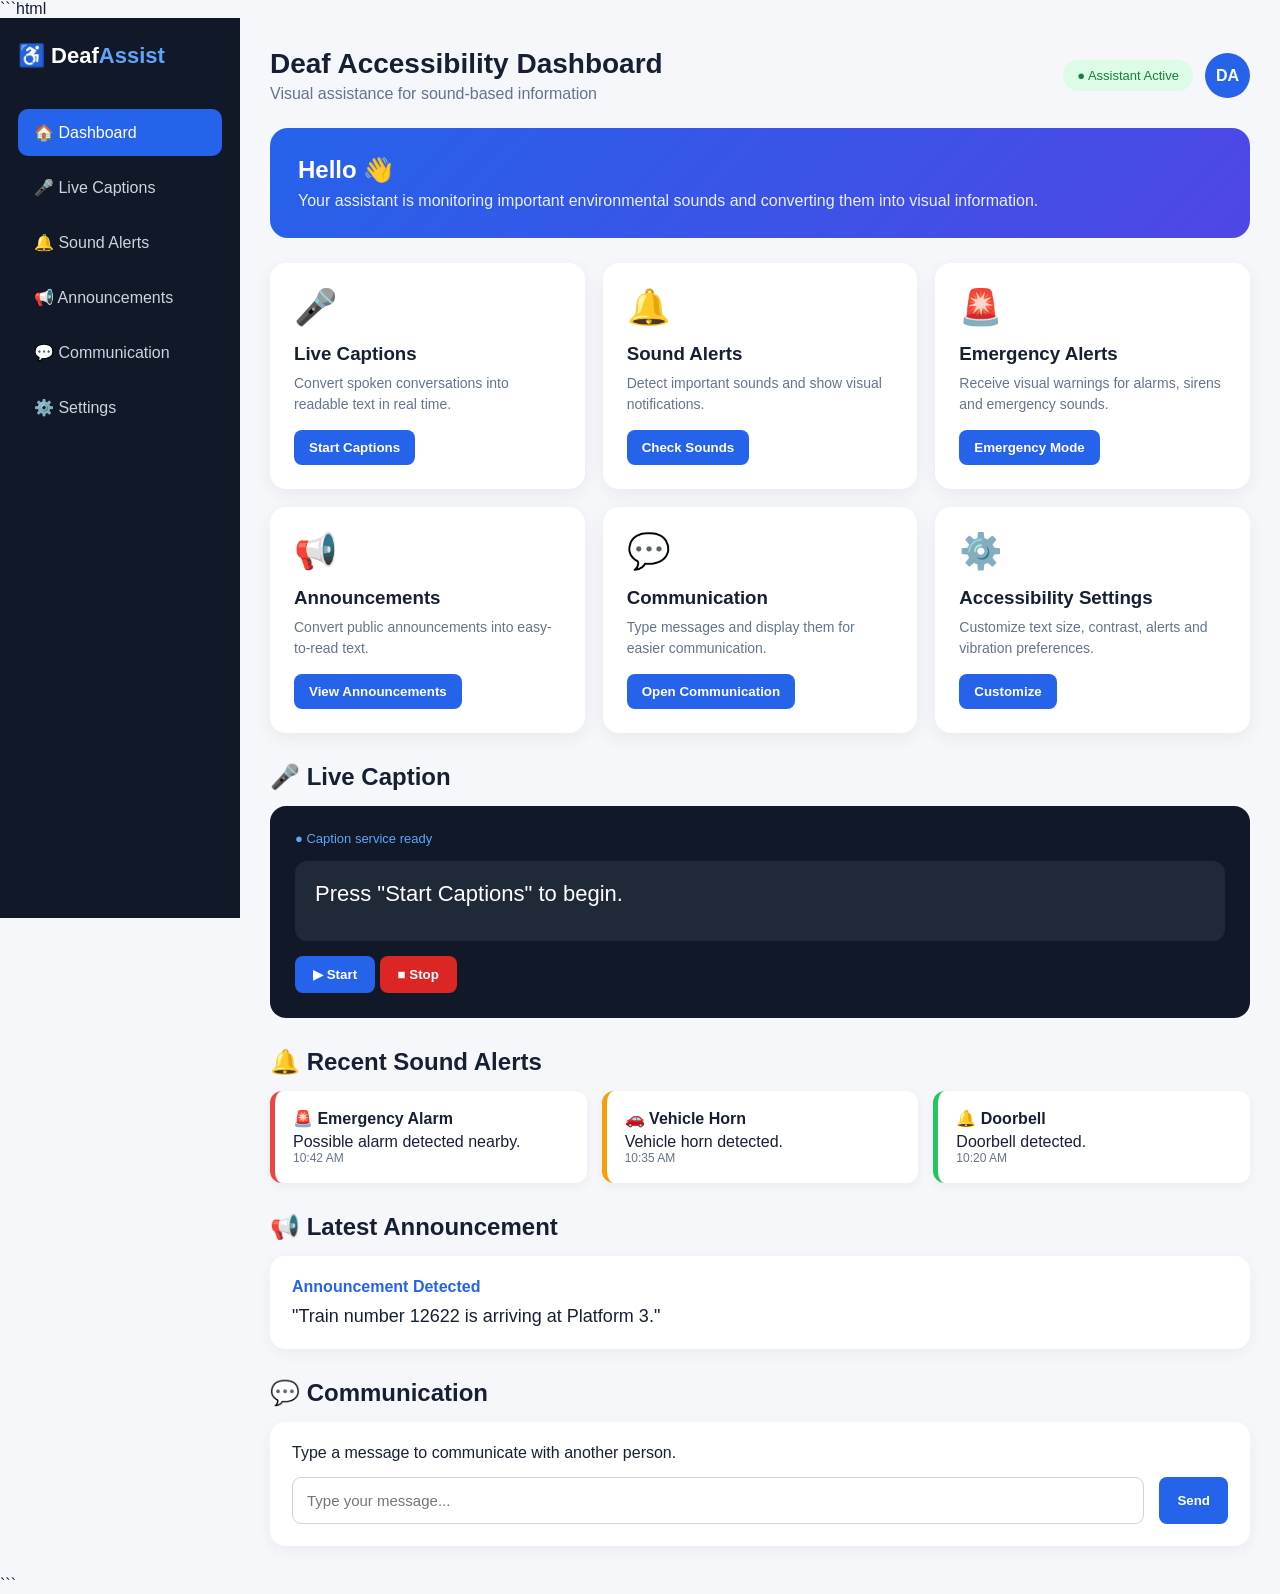
==== frontend/pages/dashboard.html @ 66858459 "Updated dashboard.html" ====
```html
<!DOCTYPE html>
<html lang="en">
<head>
<meta charset="UTF-8">
<meta name="viewport" content="width=device-width, initial-scale=1.0">

<title>DeafAssist Dashboard</title>

<style>
* {
    margin: 0;
    padding: 0;
    box-sizing: border-box;
    font-family: "Segoe UI", Arial, sans-serif;
}

body {
    background: #f5f7fb;
    color: #172033;
}

/* ---------- SIDEBAR ---------- */

.sidebar {
    position: fixed;
    width: 240px;
    height: 100vh;
    background: #111827;
    color: white;
    padding: 25px 18px;
}

.logo {
    font-size: 22px;
    font-weight: 700;
    margin-bottom: 40px;
}

.logo span {
    color: #60a5fa;
}

.menu {
    list-style: none;
}

.menu li {
    padding: 14px 16px;
    margin-bottom: 8px;
    border-radius: 10px;
    cursor: pointer;
    color: #cbd5e1;
}

.menu li:hover,
.menu li.active {
    background: #2563eb;
    color: white;
}

/* ---------- MAIN ---------- */

.main {
    margin-left: 240px;
    padding: 30px;
}

/* ---------- HEADER ---------- */

.header {
    display: flex;
    justify-content: space-between;
    align-items: center;
    margin-bottom: 25px;
}

.header h1 {
    font-size: 28px;
}

.header p {
    color: #64748b;
    margin-top: 5px;
}

.profile {
    display: flex;
    align-items: center;
    gap: 12px;
}

.avatar {
    width: 45px;
    height: 45px;
    border-radius: 50%;
    background: #2563eb;
    color: white;
    display: flex;
    align-items: center;
    justify-content: center;
    font-weight: bold;
}

/* ---------- STATUS ---------- */

.status {
    background: #dcfce7;
    color: #15803d;
    padding: 8px 14px;
    border-radius: 20px;
    font-size: 13px;
}

/* ---------- HERO ---------- */

.hero {
    background: linear-gradient(135deg, #2563eb, #4f46e5);
    color: white;
    padding: 28px;
    border-radius: 18px;
    margin-bottom: 25px;
}

.hero h2 {
    font-size: 24px;
    margin-bottom: 8px;
}

.hero p {
    opacity: 0.9;
}

/* ---------- CARDS ---------- */

.grid {
    display: grid;
    grid-template-columns: repeat(3, 1fr);
    gap: 18px;
}

.card {
    background: white;
    border-radius: 16px;
    padding: 22px;
    box-shadow: 0 5px 18px rgba(0,0,0,0.06);
    cursor: pointer;
    transition: 0.2s;
    border: 2px solid transparent;
}

.card:hover {
    transform: translateY(-4px);
    border-color: #2563eb;
}

.card-icon {
    font-size: 35px;
    margin-bottom: 15px;
}

.card h3 {
    margin-bottom: 8px;
}

.card p {
    color: #64748b;
    font-size: 14px;
    line-height: 1.5;
}

.card-button {
    margin-top: 15px;
    background: #2563eb;
    color: white;
    border: none;
    padding: 10px 15px;
    border-radius: 8px;
    cursor: pointer;
}

/* ---------- LIVE CAPTIONS ---------- */

.section {
    margin-top: 30px;
}

.section-title {
    margin-bottom: 15px;
}

.caption-box {
    background: #111827;
    color: white;
    border-radius: 16px;
    padding: 25px;
}

.caption-status {
    color: #60a5fa;
    font-size: 13px;
    margin-bottom: 15px;
}

.caption-text {
    background: #1f2937;
    padding: 20px;
    border-radius: 12px;
    font-size: 22px;
    min-height: 80px;
}

.caption-controls {
    margin-top: 15px;
}

button {
    border: none;
    padding: 11px 18px;
    border-radius: 8px;
    cursor: pointer;
    font-weight: 600;
}

.start {
    background: #2563eb;
    color: white;
}

.stop {
    background: #dc2626;
    color: white;
}

/* ---------- SOUND ALERTS ---------- */

.alert-list {
    display: grid;
    grid-template-columns: repeat(3, 1fr);
    gap: 15px;
}

.alert {
    background: white;
    padding: 18px;
    border-radius: 12px;
    border-left: 5px solid #f59e0b;
    box-shadow: 0 3px 12px rgba(0,0,0,0.05);
}

.alert.emergency {
    border-left-color: #ef4444;
}

.alert.safe {
    border-left-color: #22c55e;
}

.alert-title {
    font-weight: 700;
    margin-bottom: 5px;
}

.alert-time {
    font-size: 12px;
    color: #64748b;
}

/* ---------- ANNOUNCEMENT ---------- */

.announcement {
    background: white;
    padding: 22px;
    border-radius: 15px;
    box-shadow: 0 4px 15px rgba(0,0,0,0.05);
}

.announcement strong {
    color: #2563eb;
}

.announcement-text {
    margin-top: 10px;
    font-size: 18px;
}

/* ---------- COMMUNICATION ---------- */

.communication {
    display: flex;
    gap: 15px;
    margin-top: 15px;
}

.communication input {
    flex: 1;
    padding: 14px;
    border: 1px solid #cbd5e1;
    border-radius: 9px;
    font-size: 15px;
}

.send {
    background: #2563eb;
    color: white;
}

/* ---------- MODAL ---------- */

.modal {
    display: none;
    position: fixed;
    inset: 0;
    background: rgba(0,0,0,0.6);
    align-items: center;
    justify-content: center;
    z-index: 100;
}

.modal-box {
    background: white;
    width: 90%;
    max-width: 500px;
    padding: 28px;
    border-radius: 18px;
}

.close {
    float: right;
    font-size: 25px;
    cursor: pointer;
}

/* ---------- RESPONSIVE ---------- */

@media(max-width: 900px) {

    .sidebar {
        width: 70px;
    }

    .logo {
        font-size: 25px;
    }

    .logo span {
        display: none;
    }

    .menu li {
        font-size: 0;
        text-align: center;
    }

    .menu li:first-letter {
        font-size: 20px;
    }

    .main {
        margin-left: 70px;
    }

    .grid {
        grid-template-columns: repeat(2, 1fr);
    }

    .alert-list {
        grid-template-columns: 1fr;
    }
}

@media(max-width: 600px) {

    .main {
        padding: 15px;
    }

    .grid {
        grid-template-columns: 1fr;
    }

    .header h1 {
        font-size: 21px;
    }

    .profile .status {
        display: none;
    }

    .communication {
        flex-direction: column;
    }
}
</style>
</head>


<body>

<!-- SIDEBAR -->

<aside class="sidebar">

    <div class="logo">
        ♿ Deaf<span>Assist</span>
    </div>

    <ul class="menu">

        <li class="active" onclick="scrollToSection('dashboard')">
            🏠 Dashboard
        </li>

        <li onclick="scrollToSection('captions')">
            🎤 Live Captions
        </li>

        <li onclick="scrollToSection('alerts')">
            🔔 Sound Alerts
        </li>

        <li onclick="scrollToSection('announcements')">
            📢 Announcements
        </li>

        <li onclick="scrollToSection('communication')">
            💬 Communication
        </li>

        <li onclick="openSettings()">
            ⚙️ Settings
        </li>

    </ul>

</aside>


<!-- MAIN -->

<main class="main" id="dashboard">

    <!-- HEADER -->

    <header class="header">

        <div>
            <h1>Deaf Accessibility Dashboard</h1>
            <p>Visual assistance for sound-based information</p>
        </div>

        <div class="profile">

            <div class="status">
                ● Assistant Active
            </div>

            <div class="avatar">
                DA
            </div>

        </div>

    </header>


    <!-- HERO -->

    <section class="hero">

        <h2>Hello 👋</h2>

        <p>
            Your assistant is monitoring important environmental
            sounds and converting them into visual information.
        </p>

    </section>


    <!-- MAIN FEATURES -->

    <section class="grid">

        <!-- CAPTIONS -->

        <div class="card" onclick="startCaptions()">

            <div class="card-icon">🎤</div>

            <h3>Live Captions</h3>

            <p>
                Convert spoken conversations into readable
                text in real time.
            </p>

            <button class="card-button">
                Start Captions
            </button>

        </div>


        <!-- SOUND ALERT -->

        <div class="card" onclick="detectSound()">

            <div class="card-icon">🔔</div>

            <h3>Sound Alerts</h3>

            <p>
                Detect important sounds and show visual
                notifications.
            </p>

            <button class="card-button">
                Check Sounds
            </button>

        </div>


        <!-- EMERGENCY -->

        <div class="card" onclick="emergencyAlert()">

            <div class="card-icon">🚨</div>

            <h3>Emergency Alerts</h3>

            <p>
                Receive visual warnings for alarms,
                sirens and emergency sounds.
            </p>

            <button class="card-button">
                Emergency Mode
            </button>

        </div>


        <!-- ANNOUNCEMENT -->

        <div class="card" onclick="announcement()">

            <div class="card-icon">📢</div>

            <h3>Announcements</h3>

            <p>
                Convert public announcements into
                easy-to-read text.
            </p>

            <button class="card-button">
                View Announcements
            </button>

        </div>


        <!-- COMMUNICATION -->

        <div class="card" onclick="scrollToSection('communication')">

            <div class="card-icon">💬</div>

            <h3>Communication</h3>

            <p>
                Type messages and display them for
                easier communication.
            </p>

            <button class="card-button">
                Open Communication
            </button>

        </div>


        <!-- SETTINGS -->

        <div class="card" onclick="openSettings()">

            <div class="card-icon">⚙️</div>

            <h3>Accessibility Settings</h3>

            <p>
                Customize text size, contrast, alerts
                and vibration preferences.
            </p>

            <button class="card-button">
                Customize
            </button>

        </div>

    </section>


    <!-- LIVE CAPTIONS -->

    <section class="section" id="captions">

        <h2 class="section-title">
            🎤 Live Caption
        </h2>

        <div class="caption-box">

            <div class="caption-status" id="captionStatus">
                ● Caption service ready
            </div>

            <div class="caption-text" id="captionText">

                Press "Start Captions" to begin.

            </div>

            <div class="caption-controls">

                <button class="start" onclick="startCaptions()">
                    ▶ Start
                </button>

                <button class="stop" onclick="stopCaptions()">
                    ■ Stop
                </button>

            </div>

        </div>

    </section>


    <!-- SOUND ALERTS -->

    <section class="section" id="alerts">

        <h2 class="section-title">
            🔔 Recent Sound Alerts
        </h2>

        <div class="alert-list">

            <div class="alert emergency">

                <div class="alert-title">
                    🚨 Emergency Alarm
                </div>

                <div>
                    Possible alarm detected nearby.
                </div>

                <div class="alert-time">
                    10:42 AM
                </div>

            </div>


            <div class="alert">

                <div class="alert-title">
                    🚗 Vehicle Horn
                </div>

                <div>
                    Vehicle horn detected.
                </div>

                <div class="alert-time">
                    10:35 AM
                </div>

            </div>


            <div class="alert safe">

                <div class="alert-title">
                    🔔 Doorbell
                </div>

                <div>
                    Doorbell detected.
                </div>

                <div class="alert-time">
                    10:20 AM
                </div>

            </div>

        </div>

    </section>


    <!-- ANNOUNCEMENTS -->

    <section class="section" id="announcements">

        <h2 class="section-title">
            📢 Latest Announcement
        </h2>

        <div class="announcement">

            <strong>
                Announcement Detected
            </strong>

            <div class="announcement-text">

                "Train number 12622 is arriving
                at Platform 3."

            </div>

        </div>

    </section>


    <!-- COMMUNICATION -->

    <section class="section" id="communication">

        <h2 class="section-title">
            💬 Communication
        </h2>

        <div class="announcement">

            <p>
                Type a message to communicate with another person.
            </p>

            <div class="communication">

                <input
                    type="text"
                    id="message"
                    placeholder="Type your message..."
                >

                <button
                    class="send"
                    onclick="sendMessage()">
                    Send
                </button>

            </div>

        </div>

    </section>

</main>


<!-- SETTINGS MODAL -->

<div class="modal" id="settingsModal">

    <div class="modal-box">

        <span class="close" onclick="closeSettings()">
            ×
        </span>

        <h2>⚙️ Accessibility Settings</h2>

        <br>

        <label>
            <input type="checkbox" checked>
            Large Text
        </label>

        <br><br>

        <label>
            <input type="checkbox">
            High Contrast
        </label>

        <br><br>

        <label>
            <input type="checkbox" checked>
            Vibration Alerts
        </label>

        <br><br>

        <label>
            <input type="checkbox" checked>
            Emergency Sound Detection
        </label>

        <br><br>

        <button class="start" onclick="closeSettings()">
            Save Settings
        </button>

    </div>

</div>


<script>

/* ---------- LIVE CAPTIONS ---------- */

let captionTimer;

function startCaptions() {

    const text = document.getElementById("captionText");
    const status = document.getElementById("captionStatus");

    status.innerHTML = "🔵 Listening for speech...";

    text.innerHTML =
        "“Hello, how can I help you today?”";

    clearTimeout(captionTimer);

    captionTimer = setTimeout(function() {

        text.innerHTML =
            "“Your appointment is scheduled for 3:00 PM.”";

    }, 3000);

}


function stopCaptions() {

    clearTimeout(captionTimer);

    document.getElementById("captionStatus").innerHTML =
        "● Caption service stopped";

    document.getElementById("captionText").innerHTML =
        "Press Start to begin captions.";

}


/* ---------- SOUND DETECTION ---------- */

function detectSound() {

    alert(
        "🔔 SOUND DETECTED\n\n" +
        "Possible vehicle horn detected nearby."
    );

}


/* ---------- EMERGENCY ---------- */

function emergencyAlert() {

    alert(
        "🚨 EMERGENCY ALERT\n\n" +
        "Possible emergency alarm detected.\n\n" +
        "Please check your surroundings and seek appropriate assistance."
    );

}


/* ---------- ANNOUNCEMENT ---------- */

function announcement() {

    alert(
        "📢 ANNOUNCEMENT\n\n" +
        "Train number 12622 is arriving at Platform 3."
    );

}


/* ---------- COMMUNICATION ---------- */

function sendMessage() {

    const input =
        document.getElementById("message");

    if (input.value.trim() === "") {

        alert("Please type a message.");

        return;

    }

    alert(
        "💬 Message\n\n" +
        input.value
    );

    input.value = "";

}


/* ---------- SETTINGS ---------- */

function openSettings() {

    document.getElementById(
        "settingsModal"
    ).style.display = "flex";

}


function closeSettings() {

    document.getElementById(
        "settingsModal"
    ).style.display = "none";

}


/* ---------- NAVIGATION ---------- */

function scrollToSection(id) {

    document.getElementById(id).scrollIntoView({
        behavior: "smooth"
    });

}

</script>

</body>
</html>
```
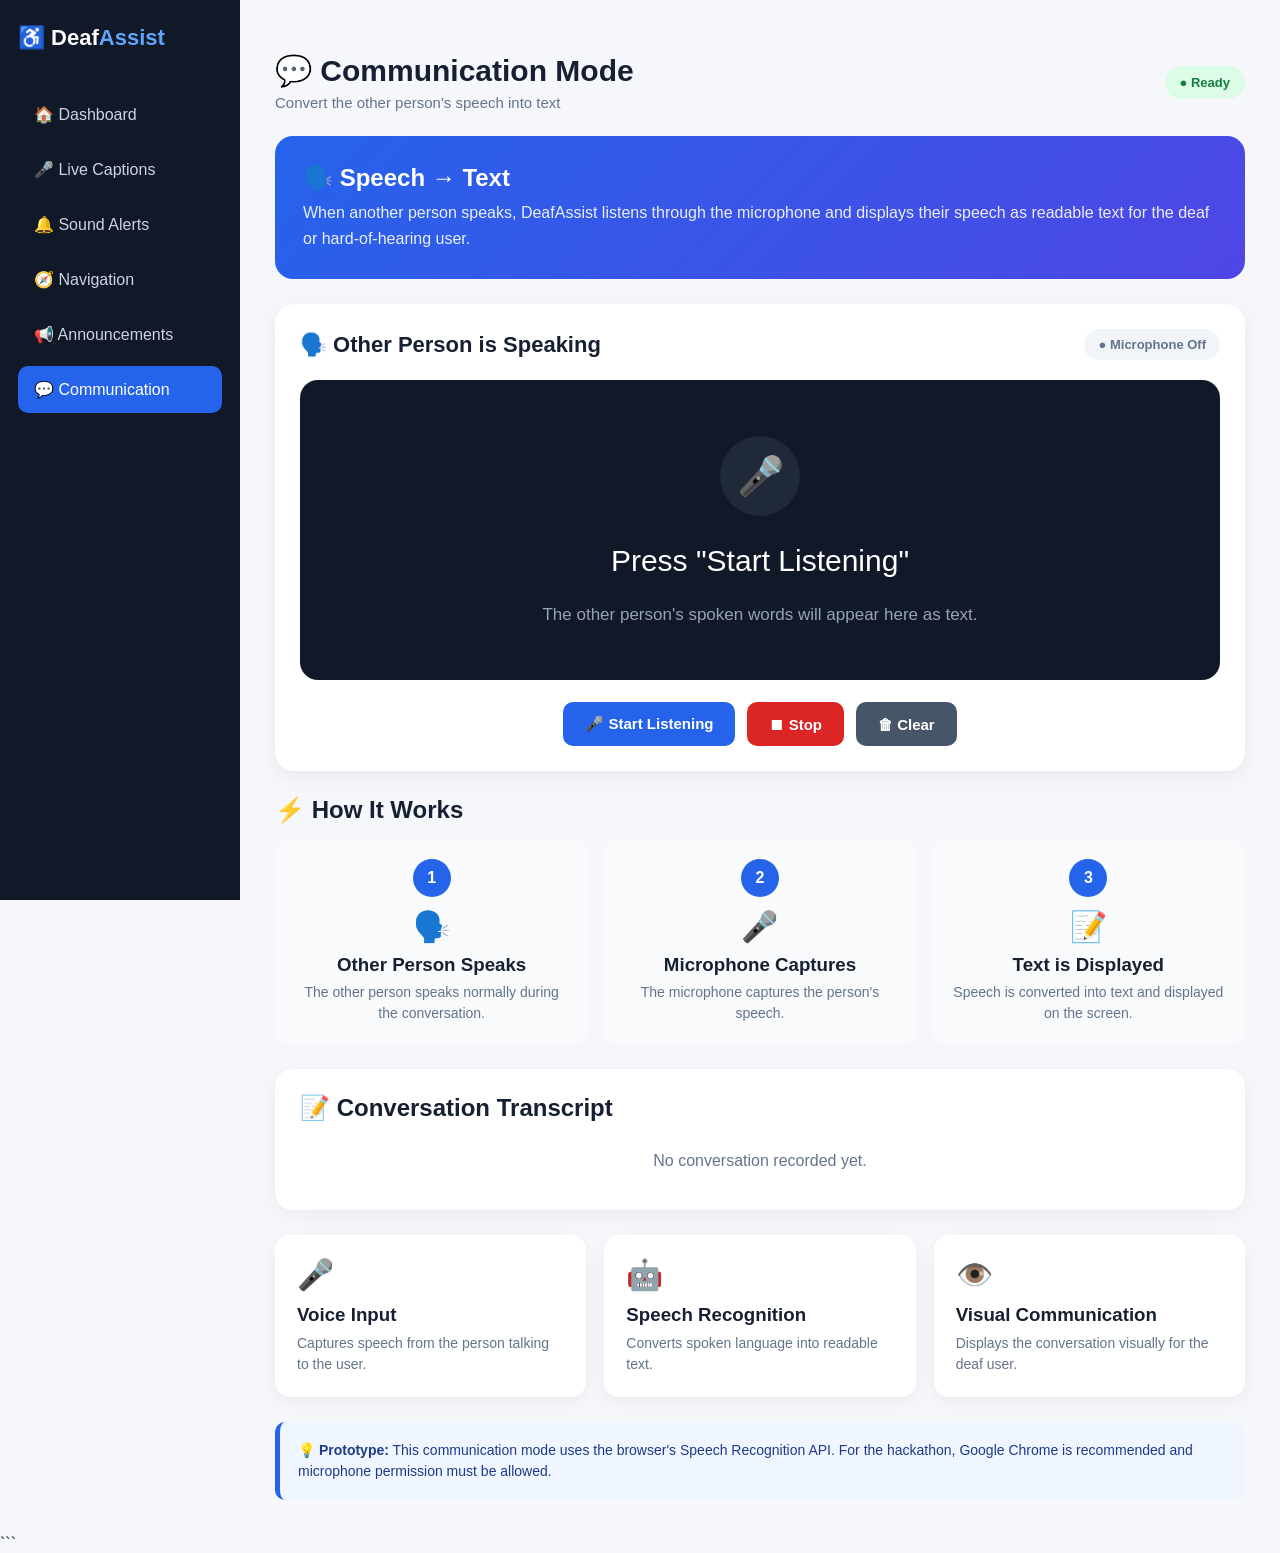
==== commit 502fc1ff: "Updated dashboard.html" ====
--- a/frontend/pages/dashboard.html
+++ b/frontend/pages/dashboard.html
@@ -1,13 +1,23 @@
 ```html
 <!DOCTYPE html>
 <html lang="en">
+
 <head>
+
 <meta charset="UTF-8">
-<meta name="viewport" content="width=device-width, initial-scale=1.0">
-
-<title>DeafAssist Dashboard</title>
+
+<meta name="viewport"
+      content="width=device-width, initial-scale=1.0">
+
+<title>Communication | DeafAssist</title>
+
 
 <style>
+
+/* =========================
+   GLOBAL
+========================= */
+
 * {
     margin: 0;
     padding: 0;
@@ -20,384 +30,772 @@
     color: #172033;
 }
 
-/* ---------- SIDEBAR ---------- */
+
+/* =========================
+   SIDEBAR
+========================= */
 
 .sidebar {
+
     position: fixed;
+
+    left: 0;
+    top: 0;
+
     width: 240px;
     height: 100vh;
+
     background: #111827;
+
     color: white;
+
     padding: 25px 18px;
 }
 
+
 .logo {
+
     font-size: 22px;
+
     font-weight: 700;
+
     margin-bottom: 40px;
 }
 
+
 .logo span {
+
     color: #60a5fa;
 }
 
+
 .menu {
+
     list-style: none;
 }
 
+
 .menu li {
+
     padding: 14px 16px;
+
     margin-bottom: 8px;
+
     border-radius: 10px;
+
     cursor: pointer;
+
     color: #cbd5e1;
-}
-
-.menu li:hover,
+
+    transition: 0.2s;
+}
+
+
+.menu li:hover {
+
+    background: #1e40af;
+
+    color: white;
+}
+
+
 .menu li.active {
+
     background: #2563eb;
+
     color: white;
 }
 
-/* ---------- MAIN ---------- */
+
+/* =========================
+   MAIN
+========================= */
 
 .main {
+
     margin-left: 240px;
-    padding: 30px;
-}
-
-/* ---------- HEADER ---------- */
+
+    padding: 35px;
+}
+
+
+/* =========================
+   HEADER
+========================= */
 
 .header {
+
     display: flex;
+
     justify-content: space-between;
+
     align-items: center;
+
     margin-bottom: 25px;
 }
 
+
 .header h1 {
-    font-size: 28px;
-}
+
+    font-size: 30px;
+
+    margin-bottom: 6px;
+}
+
 
 .header p {
+
     color: #64748b;
-    margin-top: 5px;
-}
-
-.profile {
+
+    font-size: 15px;
+}
+
+
+.status {
+
+    background: #dcfce7;
+
+    color: #15803d;
+
+    padding: 9px 15px;
+
+    border-radius: 20px;
+
+    font-size: 13px;
+
+    font-weight: 600;
+}
+
+
+/* =========================
+   INTRO CARD
+========================= */
+
+.intro {
+
+    background: linear-gradient(
+        135deg,
+        #2563eb,
+        #4f46e5
+    );
+
+    color: white;
+
+    padding: 28px;
+
+    border-radius: 18px;
+
+    margin-bottom: 25px;
+}
+
+
+.intro h2 {
+
+    margin-bottom: 8px;
+
+    font-size: 24px;
+}
+
+
+.intro p {
+
+    opacity: 0.9;
+
+    line-height: 1.6;
+}
+
+
+/* =========================
+   COMMUNICATION CARD
+========================= */
+
+.communication-card {
+
+    background: white;
+
+    border-radius: 20px;
+
+    padding: 25px;
+
+    box-shadow:
+        0 6px 20px rgba(0,0,0,0.06);
+}
+
+
+/* =========================
+   CARD HEADER
+========================= */
+
+.card-header {
+
     display: flex;
+
+    justify-content: space-between;
+
     align-items: center;
+
+    margin-bottom: 20px;
+}
+
+
+.card-header h2 {
+
+    font-size: 22px;
+}
+
+
+.listening-status {
+
+    background: #f1f5f9;
+
+    color: #64748b;
+
+    padding: 8px 14px;
+
+    border-radius: 20px;
+
+    font-size: 13px;
+
+    font-weight: 600;
+}
+
+
+/* =========================
+   SPEECH DISPLAY
+========================= */
+
+.speech-display {
+
+    min-height: 300px;
+
+    background: #111827;
+
+    border-radius: 18px;
+
+    padding: 40px;
+
+    display: flex;
+
+    flex-direction: column;
+
+    justify-content: center;
+
+    align-items: center;
+
+    text-align: center;
+
+    color: white;
+}
+
+
+.microphone {
+
+    width: 80px;
+
+    height: 80px;
+
+    border-radius: 50%;
+
+    background: #1f2937;
+
+    display: flex;
+
+    align-items: center;
+
+    justify-content: center;
+
+    font-size: 38px;
+
+    margin-bottom: 22px;
+
+    transition: 0.3s;
+}
+
+
+.microphone.listening {
+
+    background: #2563eb;
+
+    box-shadow:
+        0 0 0 12px rgba(37,99,235,0.15),
+        0 0 0 24px rgba(37,99,235,0.08);
+
+    animation: pulse 1.5s infinite;
+}
+
+
+@keyframes pulse {
+
+    0% {
+        transform: scale(1);
+    }
+
+    50% {
+        transform: scale(1.08);
+    }
+
+    100% {
+        transform: scale(1);
+    }
+}
+
+
+.speech-text {
+
+    font-size: 30px;
+
+    line-height: 1.5;
+
+    max-width: 900px;
+
+    min-height: 55px;
+}
+
+
+.speech-placeholder {
+
+    color: #94a3b8;
+
+    font-size: 17px;
+
+    margin-top: 12px;
+}
+
+
+/* =========================
+   BUTTONS
+========================= */
+
+.controls {
+
+    display: flex;
+
+    justify-content: center;
+
     gap: 12px;
-}
-
-.avatar {
-    width: 45px;
-    height: 45px;
+
+    margin-top: 22px;
+}
+
+
+button {
+
+    border: none;
+
+    padding: 13px 22px;
+
+    border-radius: 10px;
+
+    cursor: pointer;
+
+    font-size: 15px;
+
+    font-weight: 600;
+
+    transition: 0.2s;
+}
+
+
+button:hover {
+
+    transform: translateY(-2px);
+}
+
+
+.start-btn {
+
+    background: #2563eb;
+
+    color: white;
+}
+
+
+.start-btn:hover {
+
+    background: #1d4ed8;
+}
+
+
+.stop-btn {
+
+    background: #dc2626;
+
+    color: white;
+}
+
+
+.stop-btn:hover {
+
+    background: #b91c1c;
+}
+
+
+.clear-btn {
+
+    background: #475569;
+
+    color: white;
+}
+
+
+.clear-btn:hover {
+
+    background: #334155;
+}
+
+
+/* =========================
+   HOW IT WORKS
+========================= */
+
+.how-it-works {
+
+    margin-top: 25px;
+}
+
+
+.how-it-works h2 {
+
+    margin-bottom: 15px;
+}
+
+
+.steps {
+
+    display: grid;
+
+    grid-template-columns:
+        repeat(3, 1fr);
+
+    gap: 15px;
+}
+
+
+.step {
+
+    background: #f8fafc;
+
+    padding: 20px;
+
+    border-radius: 14px;
+
+    text-align: center;
+}
+
+
+.step-number {
+
+    width: 38px;
+
+    height: 38px;
+
     border-radius: 50%;
+
     background: #2563eb;
+
     color: white;
+
     display: flex;
+
     align-items: center;
+
     justify-content: center;
+
+    margin: 0 auto 12px;
+
     font-weight: bold;
 }
 
-/* ---------- STATUS ---------- */
-
-.status {
-    background: #dcfce7;
-    color: #15803d;
-    padding: 8px 14px;
-    border-radius: 20px;
-    font-size: 13px;
-}
-
-/* ---------- HERO ---------- */
-
-.hero {
-    background: linear-gradient(135deg, #2563eb, #4f46e5);
-    color: white;
-    padding: 28px;
+
+.step-icon {
+
+    font-size: 30px;
+
+    margin-bottom: 10px;
+}
+
+
+.step h3 {
+
+    margin-bottom: 6px;
+}
+
+
+.step p {
+
+    color: #64748b;
+
+    font-size: 14px;
+
+    line-height: 1.5;
+}
+
+
+/* =========================
+   TRANSCRIPT
+========================= */
+
+.transcript-section {
+
+    margin-top: 25px;
+
+    background: white;
+
+    padding: 25px;
+
     border-radius: 18px;
-    margin-bottom: 25px;
-}
-
-.hero h2 {
-    font-size: 24px;
+
+    box-shadow:
+        0 5px 18px rgba(0,0,0,0.05);
+}
+
+
+.transcript-section h2 {
+
+    margin-bottom: 15px;
+}
+
+
+.transcript {
+
+    max-height: 250px;
+
+    overflow-y: auto;
+}
+
+
+.transcript-item {
+
+    background: #f8fafc;
+
+    padding: 14px;
+
+    border-radius: 10px;
+
     margin-bottom: 8px;
-}
-
-.hero p {
-    opacity: 0.9;
-}
-
-/* ---------- CARDS ---------- */
-
-.grid {
+
+    border-left: 4px solid #2563eb;
+
+    line-height: 1.5;
+}
+
+
+.empty-transcript {
+
+    color: #64748b;
+
+    padding: 15px;
+
+    text-align: center;
+}
+
+
+/* =========================
+   INFO
+========================= */
+
+.info-grid {
+
     display: grid;
-    grid-template-columns: repeat(3, 1fr);
+
+    grid-template-columns:
+        repeat(3, 1fr);
+
     gap: 18px;
-}
-
-.card {
+
+    margin-top: 25px;
+}
+
+
+.info-card {
+
     background: white;
-    border-radius: 16px;
+
     padding: 22px;
-    box-shadow: 0 5px 18px rgba(0,0,0,0.06);
-    cursor: pointer;
-    transition: 0.2s;
-    border: 2px solid transparent;
-}
-
-.card:hover {
-    transform: translateY(-4px);
-    border-color: #2563eb;
-}
-
-.card-icon {
-    font-size: 35px;
-    margin-bottom: 15px;
-}
-
-.card h3 {
-    margin-bottom: 8px;
-}
-
-.card p {
+
+    border-radius: 15px;
+
+    box-shadow:
+        0 5px 18px rgba(0,0,0,0.05);
+}
+
+
+.info-icon {
+
+    font-size: 30px;
+
+    margin-bottom: 12px;
+}
+
+
+.info-card h3 {
+
+    margin-bottom: 7px;
+}
+
+
+.info-card p {
+
     color: #64748b;
+
     font-size: 14px;
+
     line-height: 1.5;
 }
 
-.card-button {
-    margin-top: 15px;
-    background: #2563eb;
-    color: white;
-    border: none;
-    padding: 10px 15px;
-    border-radius: 8px;
-    cursor: pointer;
-}
-
-/* ---------- LIVE CAPTIONS ---------- */
-
-.section {
-    margin-top: 30px;
-}
-
-.section-title {
-    margin-bottom: 15px;
-}
-
-.caption-box {
-    background: #111827;
-    color: white;
-    border-radius: 16px;
-    padding: 25px;
-}
-
-.caption-status {
-    color: #60a5fa;
-    font-size: 13px;
-    margin-bottom: 15px;
-}
-
-.caption-text {
-    background: #1f2937;
-    padding: 20px;
-    border-radius: 12px;
-    font-size: 22px;
-    min-height: 80px;
-}
-
-.caption-controls {
-    margin-top: 15px;
-}
-
-button {
-    border: none;
-    padding: 11px 18px;
-    border-radius: 8px;
-    cursor: pointer;
-    font-weight: 600;
-}
-
-.start {
-    background: #2563eb;
-    color: white;
-}
-
-.stop {
-    background: #dc2626;
-    color: white;
-}
-
-/* ---------- SOUND ALERTS ---------- */
-
-.alert-list {
-    display: grid;
-    grid-template-columns: repeat(3, 1fr);
-    gap: 15px;
-}
-
-.alert {
-    background: white;
+
+/* =========================
+   FOOTER NOTE
+========================= */
+
+.note {
+
+    margin-top: 25px;
+
     padding: 18px;
-    border-radius: 12px;
-    border-left: 5px solid #f59e0b;
-    box-shadow: 0 3px 12px rgba(0,0,0,0.05);
-}
-
-.alert.emergency {
-    border-left-color: #ef4444;
-}
-
-.alert.safe {
-    border-left-color: #22c55e;
-}
-
-.alert-title {
-    font-weight: 700;
-    margin-bottom: 5px;
-}
-
-.alert-time {
-    font-size: 12px;
-    color: #64748b;
-}
-
-/* ---------- ANNOUNCEMENT ---------- */
-
-.announcement {
-    background: white;
-    padding: 22px;
-    border-radius: 15px;
-    box-shadow: 0 4px 15px rgba(0,0,0,0.05);
-}
-
-.announcement strong {
-    color: #2563eb;
-}
-
-.announcement-text {
-    margin-top: 10px;
-    font-size: 18px;
-}
-
-/* ---------- COMMUNICATION ---------- */
-
-.communication {
-    display: flex;
-    gap: 15px;
-    margin-top: 15px;
-}
-
-.communication input {
-    flex: 1;
-    padding: 14px;
-    border: 1px solid #cbd5e1;
-    border-radius: 9px;
-    font-size: 15px;
-}
-
-.send {
-    background: #2563eb;
-    color: white;
-}
-
-/* ---------- MODAL ---------- */
-
-.modal {
-    display: none;
-    position: fixed;
-    inset: 0;
-    background: rgba(0,0,0,0.6);
-    align-items: center;
-    justify-content: center;
-    z-index: 100;
-}
-
-.modal-box {
-    background: white;
-    width: 90%;
-    max-width: 500px;
-    padding: 28px;
-    border-radius: 18px;
-}
-
-.close {
-    float: right;
-    font-size: 25px;
-    cursor: pointer;
-}
-
-/* ---------- RESPONSIVE ---------- */
-
-@media(max-width: 900px) {
+
+    background: #eff6ff;
+
+    border-left: 5px solid #2563eb;
+
+    border-radius: 10px;
+
+    color: #1e3a8a;
+
+    font-size: 14px;
+
+    line-height: 1.5;
+}
+
+
+/* =========================
+   RESPONSIVE
+========================= */
+
+@media (max-width: 900px) {
 
     .sidebar {
+
         width: 70px;
-    }
+
+        padding: 25px 10px;
+    }
+
 
     .logo {
+
         font-size: 25px;
-    }
+
+        text-align: center;
+    }
+
 
     .logo span {
+
         display: none;
     }
 
+
     .menu li {
+
         font-size: 0;
+
         text-align: center;
     }
 
+
     .menu li:first-letter {
+
         font-size: 20px;
     }
 
+
     .main {
+
         margin-left: 70px;
-    }
-
-    .grid {
-        grid-template-columns: repeat(2, 1fr);
-    }
-
-    .alert-list {
+
+        padding: 25px;
+    }
+
+
+    .steps {
+
         grid-template-columns: 1fr;
     }
-}
-
-@media(max-width: 600px) {
+
+
+    .info-grid {
+
+        grid-template-columns: 1fr;
+    }
+}
+
+
+@media (max-width: 600px) {
 
     .main {
+
         padding: 15px;
     }
 
-    .grid {
-        grid-template-columns: 1fr;
-    }
+
+    .header {
+
+        align-items: flex-start;
+
+        gap: 10px;
+    }
+
 
     .header h1 {
-        font-size: 21px;
-    }
-
-    .profile .status {
+
+        font-size: 23px;
+    }
+
+
+    .status {
+
         display: none;
     }
 
-    .communication {
+
+    .speech-display {
+
+        padding: 25px;
+
+        min-height: 280px;
+    }
+
+
+    .speech-text {
+
+        font-size: 22px;
+    }
+
+
+    .controls {
+
         flex-direction: column;
     }
-}
+
+
+    button {
+
+        width: 100%;
+    }
+}
+
 </style>
+
 </head>
 
 
 <body>
 
-<!-- SIDEBAR -->
+
+<!-- =========================
+     SIDEBAR
+========================= -->
 
 <aside class="sidebar">
 
@@ -405,556 +803,830 @@
         ♿ Deaf<span>Assist</span>
     </div>
 
+
     <ul class="menu">
 
-        <li class="active" onclick="scrollToSection('dashboard')">
+        <li onclick="goDashboard()">
             🏠 Dashboard
         </li>
 
-        <li onclick="scrollToSection('captions')">
+
+        <li onclick="goCaptions()">
             🎤 Live Captions
         </li>
 
-        <li onclick="scrollToSection('alerts')">
+
+        <li onclick="goAlerts()">
             🔔 Sound Alerts
         </li>
 
-        <li onclick="scrollToSection('announcements')">
+
+        <li onclick="goNavigation()">
+            🧭 Navigation
+        </li>
+
+
+        <li onclick="goAnnouncements()">
             📢 Announcements
         </li>
 
-        <li onclick="scrollToSection('communication')">
+
+        <li class="active">
             💬 Communication
         </li>
 
-        <li onclick="openSettings()">
-            ⚙️ Settings
-        </li>
-
     </ul>
 
 </aside>
 
 
-<!-- MAIN -->
-
-<main class="main" id="dashboard">
+
+<!-- =========================
+     MAIN
+========================= -->
+
+<main class="main">
+
 
     <!-- HEADER -->
 
     <header class="header">
 
         <div>
-            <h1>Deaf Accessibility Dashboard</h1>
-            <p>Visual assistance for sound-based information</p>
+
+            <h1>
+                💬 Communication Mode
+            </h1>
+
+            <p>
+                Convert the other person's speech into text
+            </p>
+
         </div>
 
-        <div class="profile">
-
-            <div class="status">
-                ● Assistant Active
+
+        <div
+            class="status"
+            id="mainStatus">
+
+            ● Ready
+
+        </div>
+
+    </header>
+
+
+
+    <!-- INTRO -->
+
+    <section class="intro">
+
+        <h2>
+            🗣️ Speech → Text
+        </h2>
+
+        <p>
+            When another person speaks, DeafAssist listens
+            through the microphone and displays their speech
+            as readable text for the deaf or hard-of-hearing user.
+        </p>
+
+    </section>
+
+
+
+    <!-- COMMUNICATION -->
+
+    <section class="communication-card">
+
+
+        <div class="card-header">
+
+            <h2>
+                🗣️ Other Person is Speaking
+            </h2>
+
+
+            <div
+                class="listening-status"
+                id="listeningStatus">
+
+                ● Microphone Off
+
             </div>
 
-            <div class="avatar">
-                DA
+        </div>
+
+
+
+        <!-- SPEECH DISPLAY -->
+
+        <div class="speech-display">
+
+
+            <div
+                class="microphone"
+                id="microphone">
+
+                🎤
+
             </div>
 
+
+            <div
+                class="speech-text"
+                id="speechText">
+
+                Press "Start Listening"
+
+            </div>
+
+
+            <div class="speech-placeholder"
+                 id="speechPlaceholder">
+
+                The other person's spoken words
+                will appear here as text.
+
+            </div>
+
         </div>
 
-    </header>
-
-
-    <!-- HERO -->
-
-    <section class="hero">
-
-        <h2>Hello 👋</h2>
-
-        <p>
-            Your assistant is monitoring important environmental
-            sounds and converting them into visual information.
-        </p>
+
+
+        <!-- CONTROLS -->
+
+        <div class="controls">
+
+
+            <button
+                class="start-btn"
+                onclick="startListening()">
+
+                🎤 Start Listening
+
+            </button>
+
+
+            <button
+                class="stop-btn"
+                onclick="stopListening()">
+
+                ⏹ Stop
+
+            </button>
+
+
+            <button
+                class="clear-btn"
+                onclick="clearText()">
+
+                🗑 Clear
+
+            </button>
+
+
+        </div>
 
     </section>
 
 
-    <!-- MAIN FEATURES -->
-
-    <section class="grid">
-
-        <!-- CAPTIONS -->
-
-        <div class="card" onclick="startCaptions()">
-
-            <div class="card-icon">🎤</div>
-
-            <h3>Live Captions</h3>
+
+    <!-- HOW IT WORKS -->
+
+    <section class="how-it-works">
+
+        <h2>
+            ⚡ How It Works
+        </h2>
+
+
+        <div class="steps">
+
+
+            <div class="step">
+
+                <div class="step-number">
+                    1
+                </div>
+
+                <div class="step-icon">
+                    🗣️
+                </div>
+
+                <h3>
+                    Other Person Speaks
+                </h3>
+
+                <p>
+                    The other person speaks normally
+                    during the conversation.
+                </p>
+
+            </div>
+
+
+
+            <div class="step">
+
+                <div class="step-number">
+                    2
+                </div>
+
+                <div class="step-icon">
+                    🎤
+                </div>
+
+                <h3>
+                    Microphone Captures
+                </h3>
+
+                <p>
+                    The microphone captures the
+                    person's speech.
+                </p>
+
+            </div>
+
+
+
+            <div class="step">
+
+                <div class="step-number">
+                    3
+                </div>
+
+                <div class="step-icon">
+                    📝
+                </div>
+
+                <h3>
+                    Text is Displayed
+                </h3>
+
+                <p>
+                    Speech is converted into text
+                    and displayed on the screen.
+                </p>
+
+            </div>
+
+        </div>
+
+    </section>
+
+
+
+    <!-- TRANSCRIPT -->
+
+    <section class="transcript-section">
+
+        <h2>
+            📝 Conversation Transcript
+        </h2>
+
+
+        <div
+            class="transcript"
+            id="transcript">
+
+            <div class="empty-transcript">
+                No conversation recorded yet.
+            </div>
+
+        </div>
+
+    </section>
+
+
+
+    <!-- INFORMATION -->
+
+    <section class="info-grid">
+
+
+        <div class="info-card">
+
+            <div class="info-icon">
+                🎤
+            </div>
+
+            <h3>
+                Voice Input
+            </h3>
 
             <p>
-                Convert spoken conversations into readable
-                text in real time.
+                Captures speech from the person
+                talking to the user.
             </p>
 
-            <button class="card-button">
-                Start Captions
-            </button>
-
         </div>
 
 
-        <!-- SOUND ALERT -->
-
-        <div class="card" onclick="detectSound()">
-
-            <div class="card-icon">🔔</div>
-
-            <h3>Sound Alerts</h3>
+
+        <div class="info-card">
+
+            <div class="info-icon">
+                🤖
+            </div>
+
+            <h3>
+                Speech Recognition
+            </h3>
 
             <p>
-                Detect important sounds and show visual
-                notifications.
+                Converts spoken language into
+                readable text.
             </p>
 
-            <button class="card-button">
-                Check Sounds
-            </button>
-
         </div>
 
 
-        <!-- EMERGENCY -->
-
-        <div class="card" onclick="emergencyAlert()">
-
-            <div class="card-icon">🚨</div>
-
-            <h3>Emergency Alerts</h3>
+
+        <div class="info-card">
+
+            <div class="info-icon">
+                👁️
+            </div>
+
+            <h3>
+                Visual Communication
+            </h3>
 
             <p>
-                Receive visual warnings for alarms,
-                sirens and emergency sounds.
+                Displays the conversation visually
+                for the deaf user.
             </p>
 
-            <button class="card-button">
-                Emergency Mode
-            </button>
-
         </div>
 
-
-        <!-- ANNOUNCEMENT -->
-
-        <div class="card" onclick="announcement()">
-
-            <div class="card-icon">📢</div>
-
-            <h3>Announcements</h3>
-
-            <p>
-                Convert public announcements into
-                easy-to-read text.
-            </p>
-
-            <button class="card-button">
-                View Announcements
-            </button>
-
+    </section>
+
+
+
+    <!-- NOTE -->
+
+    <div class="note">
+
+        <strong>💡 Prototype:</strong>
+
+        This communication mode uses the browser's
+        Speech Recognition API. For the hackathon,
+        Google Chrome is recommended and microphone
+        permission must be allowed.
+
+    </div>
+
+
+</main>
+
+
+
+<script>
+
+/* =================================
+   SPEECH RECOGNITION
+================================= */
+
+let recognition = null;
+
+let isListening = false;
+
+
+const SpeechRecognition =
+    window.SpeechRecognition ||
+    window.webkitSpeechRecognition;
+
+
+
+/* =================================
+   START LISTENING
+================================= */
+
+function startListening() {
+
+
+    /* Browser Support */
+
+    if (!SpeechRecognition) {
+
+        alert(
+            "Speech Recognition is not supported " +
+            "in this browser.\n\n" +
+            "Please open this page using Google Chrome."
+        );
+
+        return;
+    }
+
+
+    /* Prevent duplicate recognition */
+
+    if (isListening) {
+
+        return;
+    }
+
+
+    recognition =
+        new SpeechRecognition();
+
+
+    /*
+        CONTINUOUS:
+        Keeps listening during conversation.
+    */
+
+    recognition.continuous = true;
+
+
+    /*
+        INTERIM:
+        Shows words while the person
+        is still speaking.
+    */
+
+    recognition.interimResults = true;
+
+
+    /*
+        English - India
+    */
+
+    recognition.lang = "en-IN";
+
+
+    /* =========================
+       ON START
+    ========================= */
+
+    recognition.onstart = function() {
+
+        isListening = true;
+
+
+        document.getElementById(
+            "mainStatus"
+        ).innerHTML = "🔵 Listening";
+
+
+        document.getElementById(
+            "listeningStatus"
+        ).innerHTML =
+            "🎤 Microphone Active";
+
+
+        document.getElementById(
+            "microphone"
+        ).classList.add("listening");
+
+
+        document.getElementById(
+            "speechPlaceholder"
+        ).innerHTML =
+            "Listening to the other person...";
+
+
+        document.getElementById(
+            "speechText"
+        ).innerHTML =
+            "Listening...";
+
+    };
+
+
+
+    /* =========================
+       SPEECH RESULT
+    ========================= */
+
+    recognition.onresult =
+        function(event) {
+
+
+        let finalText = "";
+
+        let interimText = "";
+
+
+        for (
+            let i = event.resultIndex;
+            i < event.results.length;
+            i++
+        ) {
+
+
+            const text =
+                event.results[i][0].transcript;
+
+
+            if (
+                event.results[i].isFinal
+            ) {
+
+                finalText += text;
+
+
+                addTranscript(text);
+
+
+            } else {
+
+                interimText += text;
+
+            }
+
+        }
+
+
+        /*
+            Show current speech
+        */
+
+        if (interimText !== "") {
+
+            document.getElementById(
+                "speechText"
+            ).innerHTML =
+                interimText;
+
+        }
+
+
+        if (finalText !== "") {
+
+            document.getElementById(
+                "speechText"
+            ).innerHTML =
+                finalText;
+
+        }
+
+
+        document.getElementById(
+            "speechPlaceholder"
+        ).innerHTML =
+            "Speech converted to text";
+
+    };
+
+
+
+    /* =========================
+       ERROR
+    ========================= */
+
+    recognition.onerror =
+        function(event) {
+
+        console.log(
+            "Speech recognition error:",
+            event.error
+        );
+
+
+        if (
+            event.error === "not-allowed"
+        ) {
+
+            alert(
+                "Microphone permission was denied.\n\n" +
+                "Please allow microphone access and try again."
+            );
+
+            stopListening();
+
+        }
+
+    };
+
+
+
+    /* =========================
+       WHEN RECOGNITION ENDS
+    ========================= */
+
+    recognition.onend =
+        function() {
+
+
+        /*
+            Restart automatically if
+            user did not press Stop.
+        */
+
+        if (isListening) {
+
+            try {
+
+                recognition.start();
+
+            } catch(error) {
+
+                console.log(error);
+
+            }
+
+        }
+
+    };
+
+
+    /* START */
+
+    try {
+
+        recognition.start();
+
+    } catch(error) {
+
+        console.log(error);
+
+    }
+
+}
+
+
+
+/* =================================
+   STOP LISTENING
+================================= */
+
+function stopListening() {
+
+
+    isListening = false;
+
+
+    if (recognition) {
+
+        recognition.stop();
+
+    }
+
+
+    document.getElementById(
+        "mainStatus"
+    ).innerHTML =
+        "● Ready";
+
+
+    document.getElementById(
+        "listeningStatus"
+    ).innerHTML =
+        "● Microphone Off";
+
+
+    document.getElementById(
+        "microphone"
+    ).classList.remove("listening");
+
+
+    document.getElementById(
+        "speechPlaceholder"
+    ).innerHTML =
+        "Press Start Listening to continue.";
+
+
+}
+
+
+
+/* =================================
+   CLEAR TEXT
+================================= */
+
+function clearText() {
+
+
+    document.getElementById(
+        "speechText"
+    ).innerHTML =
+        'Press "Start Listening"';
+
+
+    document.getElementById(
+        "speechPlaceholder"
+    ).innerHTML =
+        "The other person's spoken words will appear here as text.";
+
+
+    document.getElementById(
+        "transcript"
+    ).innerHTML =
+        `
+        <div class="empty-transcript">
+            No conversation recorded yet.
         </div>
-
-
-        <!-- COMMUNICATION -->
-
-        <div class="card" onclick="scrollToSection('communication')">
-
-            <div class="card-icon">💬</div>
-
-            <h3>Communication</h3>
-
-            <p>
-                Type messages and display them for
-                easier communication.
-            </p>
-
-            <button class="card-button">
-                Open Communication
-            </button>
-
-        </div>
-
-
-        <!-- SETTINGS -->
-
-        <div class="card" onclick="openSettings()">
-
-            <div class="card-icon">⚙️</div>
-
-            <h3>Accessibility Settings</h3>
-
-            <p>
-                Customize text size, contrast, alerts
-                and vibration preferences.
-            </p>
-
-            <button class="card-button">
-                Customize
-            </button>
-
-        </div>
-
-    </section>
-
-
-    <!-- LIVE CAPTIONS -->
-
-    <section class="section" id="captions">
-
-        <h2 class="section-title">
-            🎤 Live Caption
-        </h2>
-
-        <div class="caption-box">
-
-            <div class="caption-status" id="captionStatus">
-                ● Caption service ready
-            </div>
-
-            <div class="caption-text" id="captionText">
-
-                Press "Start Captions" to begin.
-
-            </div>
-
-            <div class="caption-controls">
-
-                <button class="start" onclick="startCaptions()">
-                    ▶ Start
-                </button>
-
-                <button class="stop" onclick="stopCaptions()">
-                    ■ Stop
-                </button>
-
-            </div>
-
-        </div>
-
-    </section>
-
-
-    <!-- SOUND ALERTS -->
-
-    <section class="section" id="alerts">
-
-        <h2 class="section-title">
-            🔔 Recent Sound Alerts
-        </h2>
-
-        <div class="alert-list">
-
-            <div class="alert emergency">
-
-                <div class="alert-title">
-                    🚨 Emergency Alarm
-                </div>
-
-                <div>
-                    Possible alarm detected nearby.
-                </div>
-
-                <div class="alert-time">
-                    10:42 AM
-                </div>
-
-            </div>
-
-
-            <div class="alert">
-
-                <div class="alert-title">
-                    🚗 Vehicle Horn
-                </div>
-
-                <div>
-                    Vehicle horn detected.
-                </div>
-
-                <div class="alert-time">
-                    10:35 AM
-                </div>
-
-            </div>
-
-
-            <div class="alert safe">
-
-                <div class="alert-title">
-                    🔔 Doorbell
-                </div>
-
-                <div>
-                    Doorbell detected.
-                </div>
-
-                <div class="alert-time">
-                    10:20 AM
-                </div>
-
-            </div>
-
-        </div>
-
-    </section>
-
-
-    <!-- ANNOUNCEMENTS -->
-
-    <section class="section" id="announcements">
-
-        <h2 class="section-title">
-            📢 Latest Announcement
-        </h2>
-
-        <div class="announcement">
-
-            <strong>
-                Announcement Detected
-            </strong>
-
-            <div class="announcement-text">
-
-                "Train number 12622 is arriving
-                at Platform 3."
-
-            </div>
-
-        </div>
-
-    </section>
-
-
-    <!-- COMMUNICATION -->
-
-    <section class="section" id="communication">
-
-        <h2 class="section-title">
-            💬 Communication
-        </h2>
-
-        <div class="announcement">
-
-            <p>
-                Type a message to communicate with another person.
-            </p>
-
-            <div class="communication">
-
-                <input
-                    type="text"
-                    id="message"
-                    placeholder="Type your message..."
-                >
-
-                <button
-                    class="send"
-                    onclick="sendMessage()">
-                    Send
-                </button>
-
-            </div>
-
-        </div>
-
-    </section>
-
-</main>
-
-
-<!-- SETTINGS MODAL -->
-
-<div class="modal" id="settingsModal">
-
-    <div class="modal-box">
-
-        <span class="close" onclick="closeSettings()">
-            ×
-        </span>
-
-        <h2>⚙️ Accessibility Settings</h2>
-
-        <br>
-
-        <label>
-            <input type="checkbox" checked>
-            Large Text
-        </label>
-
-        <br><br>
-
-        <label>
-            <input type="checkbox">
-            High Contrast
-        </label>
-
-        <br><br>
-
-        <label>
-            <input type="checkbox" checked>
-            Vibration Alerts
-        </label>
-
-        <br><br>
-
-        <label>
-            <input type="checkbox" checked>
-            Emergency Sound Detection
-        </label>
-
-        <br><br>
-
-        <button class="start" onclick="closeSettings()">
-            Save Settings
-        </button>
-
-    </div>
-
-</div>
-
-
-<script>
-
-/* ---------- LIVE CAPTIONS ---------- */
-
-let captionTimer;
-
-function startCaptions() {
-
-    const text = document.getElementById("captionText");
-    const status = document.getElementById("captionStatus");
-
-    status.innerHTML = "🔵 Listening for speech...";
-
-    text.innerHTML =
-        "“Hello, how can I help you today?”";
-
-    clearTimeout(captionTimer);
-
-    captionTimer = setTimeout(function() {
-
-        text.innerHTML =
-            "“Your appointment is scheduled for 3:00 PM.”";
-
-    }, 3000);
-
-}
-
-
-function stopCaptions() {
-
-    clearTimeout(captionTimer);
-
-    document.getElementById("captionStatus").innerHTML =
-        "● Caption service stopped";
-
-    document.getElementById("captionText").innerHTML =
-        "Press Start to begin captions.";
-
-}
-
-
-/* ---------- SOUND DETECTION ---------- */
-
-function detectSound() {
-
-    alert(
-        "🔔 SOUND DETECTED\n\n" +
-        "Possible vehicle horn detected nearby."
-    );
-
-}
-
-
-/* ---------- EMERGENCY ---------- */
-
-function emergencyAlert() {
-
-    alert(
-        "🚨 EMERGENCY ALERT\n\n" +
-        "Possible emergency alarm detected.\n\n" +
-        "Please check your surroundings and seek appropriate assistance."
-    );
-
-}
-
-
-/* ---------- ANNOUNCEMENT ---------- */
-
-function announcement() {
-
-    alert(
-        "📢 ANNOUNCEMENT\n\n" +
-        "Train number 12622 is arriving at Platform 3."
-    );
-
-}
-
-
-/* ---------- COMMUNICATION ---------- */
-
-function sendMessage() {
-
-    const input =
-        document.getElementById("message");
-
-    if (input.value.trim() === "") {
-
-        alert("Please type a message.");
-
-        return;
-
-    }
-
-    alert(
-        "💬 Message\n\n" +
-        input.value
-    );
-
-    input.value = "";
-
-}
-
-
-/* ---------- SETTINGS ---------- */
-
-function openSettings() {
-
-    document.getElementById(
-        "settingsModal"
-    ).style.display = "flex";
-
-}
-
-
-function closeSettings() {
-
-    document.getElementById(
-        "settingsModal"
-    ).style.display = "none";
-
-}
-
-
-/* ---------- NAVIGATION ---------- */
-
-function scrollToSection(id) {
-
-    document.getElementById(id).scrollIntoView({
-        behavior: "smooth"
-    });
+        `;
+
+}
+
+
+
+/* =================================
+   ADD TRANSCRIPT
+================================= */
+
+function addTranscript(text) {
+
+
+    const transcript =
+        document.getElementById(
+            "transcript"
+        );
+
+
+    /*
+        Remove empty message
+    */
+
+    const empty =
+        transcript.querySelector(
+            ".empty-transcript"
+        );
+
+
+    if (empty) {
+
+        empty.remove();
+
+    }
+
+
+    const item =
+        document.createElement("div");
+
+
+    item.className =
+        "transcript-item";
+
+
+    item.innerHTML =
+        "🗣️ " + text;
+
+
+    transcript.appendChild(item);
+
+
+    /*
+        Automatically scroll down
+    */
+
+    transcript.scrollTop =
+        transcript.scrollHeight;
+
+}
+
+
+
+/* =================================
+   NAVIGATION
+================================= */
+
+function goDashboard() {
+
+    window.location.href =
+        "index.html";
+
+}
+
+
+function goCaptions() {
+
+    window.location.href =
+        "captions.html";
+
+}
+
+
+function goAlerts() {
+
+    window.location.href =
+        "alerts.html";
+
+}
+
+
+function goNavigation() {
+
+    window.location.href =
+        "navigation.html";
+
+}
+
+
+function goAnnouncements() {
+
+    window.location.href =
+        "announcements.html";
 
 }
 
 </script>
 
+
 </body>
+
 </html>
 ```
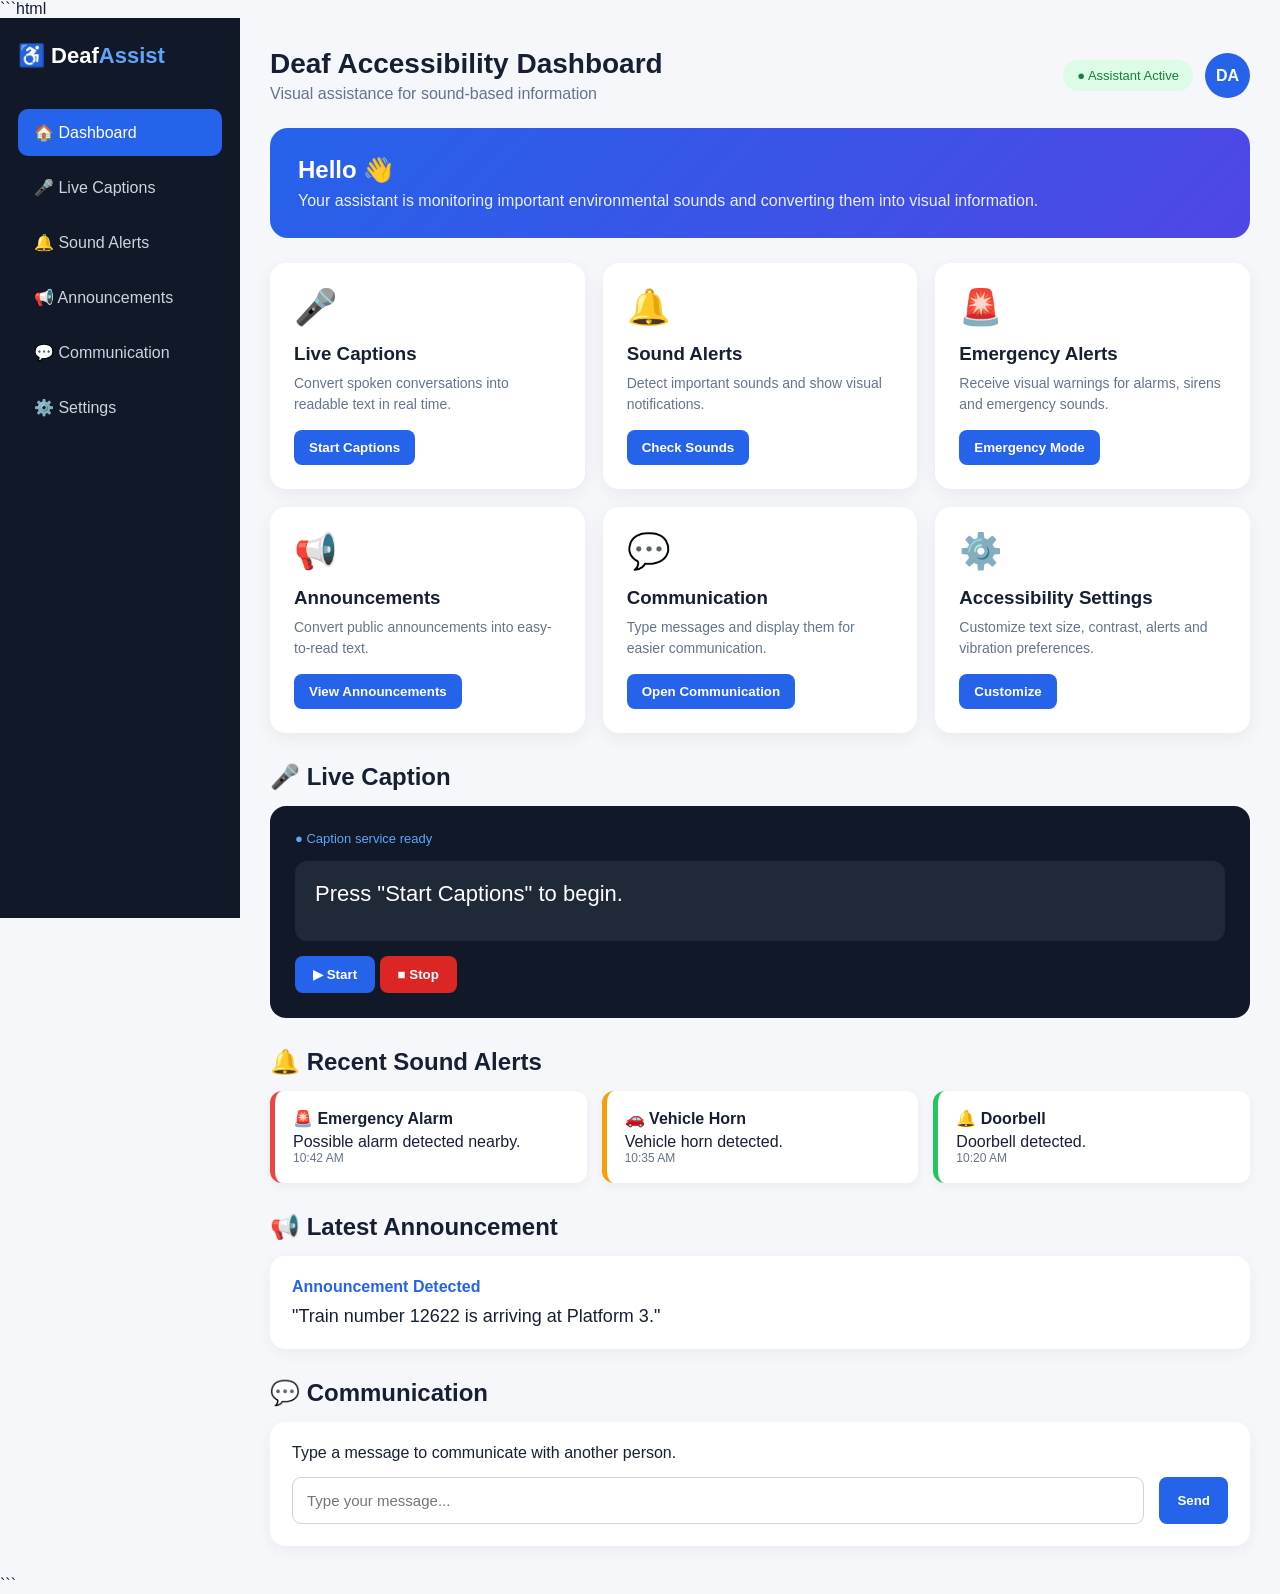
==== commit 58350e34: "Updated dashboard.html" ====
--- a/frontend/pages/dashboard.html
+++ b/frontend/pages/dashboard.html
@@ -1,23 +1,13 @@
 ```html
 <!DOCTYPE html>
 <html lang="en">
-
 <head>
-
 <meta charset="UTF-8">
-
-<meta name="viewport"
-      content="width=device-width, initial-scale=1.0">
-
-<title>Communication | DeafAssist</title>
-
+<meta name="viewport" content="width=device-width, initial-scale=1.0">
+
+<title>DeafAssist Dashboard</title>
 
 <style>
-
-/* =========================
-   GLOBAL
-========================= */
-
 * {
     margin: 0;
     padding: 0;
@@ -30,772 +20,384 @@
     color: #172033;
 }
 
-
-/* =========================
-   SIDEBAR
-========================= */
+/* ---------- SIDEBAR ---------- */
 
 .sidebar {
-
     position: fixed;
-
-    left: 0;
-    top: 0;
-
     width: 240px;
     height: 100vh;
-
     background: #111827;
-
     color: white;
-
     padding: 25px 18px;
 }
 
-
 .logo {
-
     font-size: 22px;
-
     font-weight: 700;
-
     margin-bottom: 40px;
 }
 
-
 .logo span {
-
     color: #60a5fa;
 }
 
-
 .menu {
-
     list-style: none;
 }
 
-
 .menu li {
-
     padding: 14px 16px;
-
     margin-bottom: 8px;
-
     border-radius: 10px;
-
     cursor: pointer;
-
     color: #cbd5e1;
-
+}
+
+.menu li:hover,
+.menu li.active {
+    background: #2563eb;
+    color: white;
+}
+
+/* ---------- MAIN ---------- */
+
+.main {
+    margin-left: 240px;
+    padding: 30px;
+}
+
+/* ---------- HEADER ---------- */
+
+.header {
+    display: flex;
+    justify-content: space-between;
+    align-items: center;
+    margin-bottom: 25px;
+}
+
+.header h1 {
+    font-size: 28px;
+}
+
+.header p {
+    color: #64748b;
+    margin-top: 5px;
+}
+
+.profile {
+    display: flex;
+    align-items: center;
+    gap: 12px;
+}
+
+.avatar {
+    width: 45px;
+    height: 45px;
+    border-radius: 50%;
+    background: #2563eb;
+    color: white;
+    display: flex;
+    align-items: center;
+    justify-content: center;
+    font-weight: bold;
+}
+
+/* ---------- STATUS ---------- */
+
+.status {
+    background: #dcfce7;
+    color: #15803d;
+    padding: 8px 14px;
+    border-radius: 20px;
+    font-size: 13px;
+}
+
+/* ---------- HERO ---------- */
+
+.hero {
+    background: linear-gradient(135deg, #2563eb, #4f46e5);
+    color: white;
+    padding: 28px;
+    border-radius: 18px;
+    margin-bottom: 25px;
+}
+
+.hero h2 {
+    font-size: 24px;
+    margin-bottom: 8px;
+}
+
+.hero p {
+    opacity: 0.9;
+}
+
+/* ---------- CARDS ---------- */
+
+.grid {
+    display: grid;
+    grid-template-columns: repeat(3, 1fr);
+    gap: 18px;
+}
+
+.card {
+    background: white;
+    border-radius: 16px;
+    padding: 22px;
+    box-shadow: 0 5px 18px rgba(0,0,0,0.06);
+    cursor: pointer;
     transition: 0.2s;
-}
-
-
-.menu li:hover {
-
-    background: #1e40af;
-
+    border: 2px solid transparent;
+}
+
+.card:hover {
+    transform: translateY(-4px);
+    border-color: #2563eb;
+}
+
+.card-icon {
+    font-size: 35px;
+    margin-bottom: 15px;
+}
+
+.card h3 {
+    margin-bottom: 8px;
+}
+
+.card p {
+    color: #64748b;
+    font-size: 14px;
+    line-height: 1.5;
+}
+
+.card-button {
+    margin-top: 15px;
+    background: #2563eb;
     color: white;
-}
-
-
-.menu li.active {
-
+    border: none;
+    padding: 10px 15px;
+    border-radius: 8px;
+    cursor: pointer;
+}
+
+/* ---------- LIVE CAPTIONS ---------- */
+
+.section {
+    margin-top: 30px;
+}
+
+.section-title {
+    margin-bottom: 15px;
+}
+
+.caption-box {
+    background: #111827;
+    color: white;
+    border-radius: 16px;
+    padding: 25px;
+}
+
+.caption-status {
+    color: #60a5fa;
+    font-size: 13px;
+    margin-bottom: 15px;
+}
+
+.caption-text {
+    background: #1f2937;
+    padding: 20px;
+    border-radius: 12px;
+    font-size: 22px;
+    min-height: 80px;
+}
+
+.caption-controls {
+    margin-top: 15px;
+}
+
+button {
+    border: none;
+    padding: 11px 18px;
+    border-radius: 8px;
+    cursor: pointer;
+    font-weight: 600;
+}
+
+.start {
     background: #2563eb;
-
     color: white;
 }
 
-
-/* =========================
-   MAIN
-========================= */
-
-.main {
-
-    margin-left: 240px;
-
-    padding: 35px;
-}
-
-
-/* =========================
-   HEADER
-========================= */
-
-.header {
-
+.stop {
+    background: #dc2626;
+    color: white;
+}
+
+/* ---------- SOUND ALERTS ---------- */
+
+.alert-list {
+    display: grid;
+    grid-template-columns: repeat(3, 1fr);
+    gap: 15px;
+}
+
+.alert {
+    background: white;
+    padding: 18px;
+    border-radius: 12px;
+    border-left: 5px solid #f59e0b;
+    box-shadow: 0 3px 12px rgba(0,0,0,0.05);
+}
+
+.alert.emergency {
+    border-left-color: #ef4444;
+}
+
+.alert.safe {
+    border-left-color: #22c55e;
+}
+
+.alert-title {
+    font-weight: 700;
+    margin-bottom: 5px;
+}
+
+.alert-time {
+    font-size: 12px;
+    color: #64748b;
+}
+
+/* ---------- ANNOUNCEMENT ---------- */
+
+.announcement {
+    background: white;
+    padding: 22px;
+    border-radius: 15px;
+    box-shadow: 0 4px 15px rgba(0,0,0,0.05);
+}
+
+.announcement strong {
+    color: #2563eb;
+}
+
+.announcement-text {
+    margin-top: 10px;
+    font-size: 18px;
+}
+
+/* ---------- COMMUNICATION ---------- */
+
+.communication {
     display: flex;
-
-    justify-content: space-between;
-
+    gap: 15px;
+    margin-top: 15px;
+}
+
+.communication input {
+    flex: 1;
+    padding: 14px;
+    border: 1px solid #cbd5e1;
+    border-radius: 9px;
+    font-size: 15px;
+}
+
+.send {
+    background: #2563eb;
+    color: white;
+}
+
+/* ---------- MODAL ---------- */
+
+.modal {
+    display: none;
+    position: fixed;
+    inset: 0;
+    background: rgba(0,0,0,0.6);
     align-items: center;
-
-    margin-bottom: 25px;
-}
-
-
-.header h1 {
-
-    font-size: 30px;
-
-    margin-bottom: 6px;
-}
-
-
-.header p {
-
-    color: #64748b;
-
-    font-size: 15px;
-}
-
-
-.status {
-
-    background: #dcfce7;
-
-    color: #15803d;
-
-    padding: 9px 15px;
-
-    border-radius: 20px;
-
-    font-size: 13px;
-
-    font-weight: 600;
-}
-
-
-/* =========================
-   INTRO CARD
-========================= */
-
-.intro {
-
-    background: linear-gradient(
-        135deg,
-        #2563eb,
-        #4f46e5
-    );
-
-    color: white;
-
+    justify-content: center;
+    z-index: 100;
+}
+
+.modal-box {
+    background: white;
+    width: 90%;
+    max-width: 500px;
     padding: 28px;
-
     border-radius: 18px;
-
-    margin-bottom: 25px;
-}
-
-
-.intro h2 {
-
-    margin-bottom: 8px;
-
-    font-size: 24px;
-}
-
-
-.intro p {
-
-    opacity: 0.9;
-
-    line-height: 1.6;
-}
-
-
-/* =========================
-   COMMUNICATION CARD
-========================= */
-
-.communication-card {
-
-    background: white;
-
-    border-radius: 20px;
-
-    padding: 25px;
-
-    box-shadow:
-        0 6px 20px rgba(0,0,0,0.06);
-}
-
-
-/* =========================
-   CARD HEADER
-========================= */
-
-.card-header {
-
-    display: flex;
-
-    justify-content: space-between;
-
-    align-items: center;
-
-    margin-bottom: 20px;
-}
-
-
-.card-header h2 {
-
-    font-size: 22px;
-}
-
-
-.listening-status {
-
-    background: #f1f5f9;
-
-    color: #64748b;
-
-    padding: 8px 14px;
-
-    border-radius: 20px;
-
-    font-size: 13px;
-
-    font-weight: 600;
-}
-
-
-/* =========================
-   SPEECH DISPLAY
-========================= */
-
-.speech-display {
-
-    min-height: 300px;
-
-    background: #111827;
-
-    border-radius: 18px;
-
-    padding: 40px;
-
-    display: flex;
-
-    flex-direction: column;
-
-    justify-content: center;
-
-    align-items: center;
-
-    text-align: center;
-
-    color: white;
-}
-
-
-.microphone {
-
-    width: 80px;
-
-    height: 80px;
-
-    border-radius: 50%;
-
-    background: #1f2937;
-
-    display: flex;
-
-    align-items: center;
-
-    justify-content: center;
-
-    font-size: 38px;
-
-    margin-bottom: 22px;
-
-    transition: 0.3s;
-}
-
-
-.microphone.listening {
-
-    background: #2563eb;
-
-    box-shadow:
-        0 0 0 12px rgba(37,99,235,0.15),
-        0 0 0 24px rgba(37,99,235,0.08);
-
-    animation: pulse 1.5s infinite;
-}
-
-
-@keyframes pulse {
-
-    0% {
-        transform: scale(1);
-    }
-
-    50% {
-        transform: scale(1.08);
-    }
-
-    100% {
-        transform: scale(1);
-    }
-}
-
-
-.speech-text {
-
-    font-size: 30px;
-
-    line-height: 1.5;
-
-    max-width: 900px;
-
-    min-height: 55px;
-}
-
-
-.speech-placeholder {
-
-    color: #94a3b8;
-
-    font-size: 17px;
-
-    margin-top: 12px;
-}
-
-
-/* =========================
-   BUTTONS
-========================= */
-
-.controls {
-
-    display: flex;
-
-    justify-content: center;
-
-    gap: 12px;
-
-    margin-top: 22px;
-}
-
-
-button {
-
-    border: none;
-
-    padding: 13px 22px;
-
-    border-radius: 10px;
-
+}
+
+.close {
+    float: right;
+    font-size: 25px;
     cursor: pointer;
-
-    font-size: 15px;
-
-    font-weight: 600;
-
-    transition: 0.2s;
-}
-
-
-button:hover {
-
-    transform: translateY(-2px);
-}
-
-
-.start-btn {
-
-    background: #2563eb;
-
-    color: white;
-}
-
-
-.start-btn:hover {
-
-    background: #1d4ed8;
-}
-
-
-.stop-btn {
-
-    background: #dc2626;
-
-    color: white;
-}
-
-
-.stop-btn:hover {
-
-    background: #b91c1c;
-}
-
-
-.clear-btn {
-
-    background: #475569;
-
-    color: white;
-}
-
-
-.clear-btn:hover {
-
-    background: #334155;
-}
-
-
-/* =========================
-   HOW IT WORKS
-========================= */
-
-.how-it-works {
-
-    margin-top: 25px;
-}
-
-
-.how-it-works h2 {
-
-    margin-bottom: 15px;
-}
-
-
-.steps {
-
-    display: grid;
-
-    grid-template-columns:
-        repeat(3, 1fr);
-
-    gap: 15px;
-}
-
-
-.step {
-
-    background: #f8fafc;
-
-    padding: 20px;
-
-    border-radius: 14px;
-
-    text-align: center;
-}
-
-
-.step-number {
-
-    width: 38px;
-
-    height: 38px;
-
-    border-radius: 50%;
-
-    background: #2563eb;
-
-    color: white;
-
-    display: flex;
-
-    align-items: center;
-
-    justify-content: center;
-
-    margin: 0 auto 12px;
-
-    font-weight: bold;
-}
-
-
-.step-icon {
-
-    font-size: 30px;
-
-    margin-bottom: 10px;
-}
-
-
-.step h3 {
-
-    margin-bottom: 6px;
-}
-
-
-.step p {
-
-    color: #64748b;
-
-    font-size: 14px;
-
-    line-height: 1.5;
-}
-
-
-/* =========================
-   TRANSCRIPT
-========================= */
-
-.transcript-section {
-
-    margin-top: 25px;
-
-    background: white;
-
-    padding: 25px;
-
-    border-radius: 18px;
-
-    box-shadow:
-        0 5px 18px rgba(0,0,0,0.05);
-}
-
-
-.transcript-section h2 {
-
-    margin-bottom: 15px;
-}
-
-
-.transcript {
-
-    max-height: 250px;
-
-    overflow-y: auto;
-}
-
-
-.transcript-item {
-
-    background: #f8fafc;
-
-    padding: 14px;
-
-    border-radius: 10px;
-
-    margin-bottom: 8px;
-
-    border-left: 4px solid #2563eb;
-
-    line-height: 1.5;
-}
-
-
-.empty-transcript {
-
-    color: #64748b;
-
-    padding: 15px;
-
-    text-align: center;
-}
-
-
-/* =========================
-   INFO
-========================= */
-
-.info-grid {
-
-    display: grid;
-
-    grid-template-columns:
-        repeat(3, 1fr);
-
-    gap: 18px;
-
-    margin-top: 25px;
-}
-
-
-.info-card {
-
-    background: white;
-
-    padding: 22px;
-
-    border-radius: 15px;
-
-    box-shadow:
-        0 5px 18px rgba(0,0,0,0.05);
-}
-
-
-.info-icon {
-
-    font-size: 30px;
-
-    margin-bottom: 12px;
-}
-
-
-.info-card h3 {
-
-    margin-bottom: 7px;
-}
-
-
-.info-card p {
-
-    color: #64748b;
-
-    font-size: 14px;
-
-    line-height: 1.5;
-}
-
-
-/* =========================
-   FOOTER NOTE
-========================= */
-
-.note {
-
-    margin-top: 25px;
-
-    padding: 18px;
-
-    background: #eff6ff;
-
-    border-left: 5px solid #2563eb;
-
-    border-radius: 10px;
-
-    color: #1e3a8a;
-
-    font-size: 14px;
-
-    line-height: 1.5;
-}
-
-
-/* =========================
-   RESPONSIVE
-========================= */
-
-@media (max-width: 900px) {
+}
+
+/* ---------- RESPONSIVE ---------- */
+
+@media(max-width: 900px) {
 
     .sidebar {
-
         width: 70px;
-
-        padding: 25px 10px;
-    }
-
+    }
 
     .logo {
-
         font-size: 25px;
-
+    }
+
+    .logo span {
+        display: none;
+    }
+
+    .menu li {
+        font-size: 0;
         text-align: center;
     }
 
-
-    .logo span {
-
+    .menu li:first-letter {
+        font-size: 20px;
+    }
+
+    .main {
+        margin-left: 70px;
+    }
+
+    .grid {
+        grid-template-columns: repeat(2, 1fr);
+    }
+
+    .alert-list {
+        grid-template-columns: 1fr;
+    }
+}
+
+@media(max-width: 600px) {
+
+    .main {
+        padding: 15px;
+    }
+
+    .grid {
+        grid-template-columns: 1fr;
+    }
+
+    .header h1 {
+        font-size: 21px;
+    }
+
+    .profile .status {
         display: none;
     }
 
-
-    .menu li {
-
-        font-size: 0;
-
-        text-align: center;
-    }
-
-
-    .menu li:first-letter {
-
-        font-size: 20px;
-    }
-
-
-    .main {
-
-        margin-left: 70px;
-
-        padding: 25px;
-    }
-
-
-    .steps {
-
-        grid-template-columns: 1fr;
-    }
-
-
-    .info-grid {
-
-        grid-template-columns: 1fr;
-    }
-}
-
-
-@media (max-width: 600px) {
-
-    .main {
-
-        padding: 15px;
-    }
-
-
-    .header {
-
-        align-items: flex-start;
-
-        gap: 10px;
-    }
-
-
-    .header h1 {
-
-        font-size: 23px;
-    }
-
-
-    .status {
-
-        display: none;
-    }
-
-
-    .speech-display {
-
-        padding: 25px;
-
-        min-height: 280px;
-    }
-
-
-    .speech-text {
-
-        font-size: 22px;
-    }
-
-
-    .controls {
-
+    .communication {
         flex-direction: column;
     }
-
-
-    button {
-
-        width: 100%;
-    }
-}
-
+}
 </style>
-
 </head>
 
 
 <body>
 
-
-<!-- =========================
-     SIDEBAR
-========================= -->
+<!-- SIDEBAR -->
 
 <aside class="sidebar">
 
@@ -803,830 +405,556 @@
         ♿ Deaf<span>Assist</span>
     </div>
 
-
     <ul class="menu">
 
-        <li onclick="goDashboard()">
+        <li class="active" onclick="scrollToSection('dashboard')">
             🏠 Dashboard
         </li>
 
-
-        <li onclick="goCaptions()">
+        <li onclick="scrollToSection('captions')">
             🎤 Live Captions
         </li>
 
-
-        <li onclick="goAlerts()">
+        <li onclick="scrollToSection('alerts')">
             🔔 Sound Alerts
         </li>
 
-
-        <li onclick="goNavigation()">
-            🧭 Navigation
-        </li>
-
-
-        <li onclick="goAnnouncements()">
+        <li onclick="scrollToSection('announcements')">
             📢 Announcements
         </li>
 
-
-        <li class="active">
+        <li onclick="scrollToSection('communication')">
             💬 Communication
         </li>
 
+        <li onclick="openSettings()">
+            ⚙️ Settings
+        </li>
+
     </ul>
 
 </aside>
 
 
-
-<!-- =========================
-     MAIN
-========================= -->
-
-<main class="main">
-
+<!-- MAIN -->
+
+<main class="main" id="dashboard">
 
     <!-- HEADER -->
 
     <header class="header">
 
         <div>
-
-            <h1>
-                💬 Communication Mode
-            </h1>
+            <h1>Deaf Accessibility Dashboard</h1>
+            <p>Visual assistance for sound-based information</p>
+        </div>
+
+        <div class="profile">
+
+            <div class="status">
+                ● Assistant Active
+            </div>
+
+            <div class="avatar">
+                DA
+            </div>
+
+        </div>
+
+    </header>
+
+
+    <!-- HERO -->
+
+    <section class="hero">
+
+        <h2>Hello 👋</h2>
+
+        <p>
+            Your assistant is monitoring important environmental
+            sounds and converting them into visual information.
+        </p>
+
+    </section>
+
+
+    <!-- MAIN FEATURES -->
+
+    <section class="grid">
+
+        <!-- CAPTIONS -->
+
+        <div class="card" onclick="startCaptions()">
+
+            <div class="card-icon">🎤</div>
+
+            <h3>Live Captions</h3>
 
             <p>
-                Convert the other person's speech into text
+                Convert spoken conversations into readable
+                text in real time.
             </p>
 
-        </div>
-
-
-        <div
-            class="status"
-            id="mainStatus">
-
-            ● Ready
-
-        </div>
-
-    </header>
-
-
-
-    <!-- INTRO -->
-
-    <section class="intro">
-
-        <h2>
-            🗣️ Speech → Text
+            <button class="card-button">
+                Start Captions
+            </button>
+
+        </div>
+
+
+        <!-- SOUND ALERT -->
+
+        <div class="card" onclick="detectSound()">
+
+            <div class="card-icon">🔔</div>
+
+            <h3>Sound Alerts</h3>
+
+            <p>
+                Detect important sounds and show visual
+                notifications.
+            </p>
+
+            <button class="card-button">
+                Check Sounds
+            </button>
+
+        </div>
+
+
+        <!-- EMERGENCY -->
+
+        <div class="card" onclick="emergencyAlert()">
+
+            <div class="card-icon">🚨</div>
+
+            <h3>Emergency Alerts</h3>
+
+            <p>
+                Receive visual warnings for alarms,
+                sirens and emergency sounds.
+            </p>
+
+            <button class="card-button">
+                Emergency Mode
+            </button>
+
+        </div>
+
+
+        <!-- ANNOUNCEMENT -->
+
+        <div class="card" onclick="announcement()">
+
+            <div class="card-icon">📢</div>
+
+            <h3>Announcements</h3>
+
+            <p>
+                Convert public announcements into
+                easy-to-read text.
+            </p>
+
+            <button class="card-button">
+                View Announcements
+            </button>
+
+        </div>
+
+
+        <!-- COMMUNICATION -->
+
+        <div class="card" onclick="scrollToSection('communication')">
+
+            <div class="card-icon">💬</div>
+
+            <h3>Communication</h3>
+
+            <p>
+                Type messages and display them for
+                easier communication.
+            </p>
+
+            <button class="card-button">
+                Open Communication
+            </button>
+
+        </div>
+
+
+        <!-- SETTINGS -->
+
+        <div class="card" onclick="openSettings()">
+
+            <div class="card-icon">⚙️</div>
+
+            <h3>Accessibility Settings</h3>
+
+            <p>
+                Customize text size, contrast, alerts
+                and vibration preferences.
+            </p>
+
+            <button class="card-button">
+                Customize
+            </button>
+
+        </div>
+
+    </section>
+
+
+    <!-- LIVE CAPTIONS -->
+
+    <section class="section" id="captions">
+
+        <h2 class="section-title">
+            🎤 Live Caption
         </h2>
 
-        <p>
-            When another person speaks, DeafAssist listens
-            through the microphone and displays their speech
-            as readable text for the deaf or hard-of-hearing user.
-        </p>
+        <div class="caption-box">
+
+            <div class="caption-status" id="captionStatus">
+                ● Caption service ready
+            </div>
+
+            <div class="caption-text" id="captionText">
+
+                Press "Start Captions" to begin.
+
+            </div>
+
+            <div class="caption-controls">
+
+                <button class="start" onclick="startCaptions()">
+                    ▶ Start
+                </button>
+
+                <button class="stop" onclick="stopCaptions()">
+                    ■ Stop
+                </button>
+
+            </div>
+
+        </div>
 
     </section>
 
 
+    <!-- SOUND ALERTS -->
+
+    <section class="section" id="alerts">
+
+        <h2 class="section-title">
+            🔔 Recent Sound Alerts
+        </h2>
+
+        <div class="alert-list">
+
+            <div class="alert emergency">
+
+                <div class="alert-title">
+                    🚨 Emergency Alarm
+                </div>
+
+                <div>
+                    Possible alarm detected nearby.
+                </div>
+
+                <div class="alert-time">
+                    10:42 AM
+                </div>
+
+            </div>
+
+
+            <div class="alert">
+
+                <div class="alert-title">
+                    🚗 Vehicle Horn
+                </div>
+
+                <div>
+                    Vehicle horn detected.
+                </div>
+
+                <div class="alert-time">
+                    10:35 AM
+                </div>
+
+            </div>
+
+
+            <div class="alert safe">
+
+                <div class="alert-title">
+                    🔔 Doorbell
+                </div>
+
+                <div>
+                    Doorbell detected.
+                </div>
+
+                <div class="alert-time">
+                    10:20 AM
+                </div>
+
+            </div>
+
+        </div>
+
+    </section>
+
+
+    <!-- ANNOUNCEMENTS -->
+
+    <section class="section" id="announcements">
+
+        <h2 class="section-title">
+            📢 Latest Announcement
+        </h2>
+
+        <div class="announcement">
+
+            <strong>
+                Announcement Detected
+            </strong>
+
+            <div class="announcement-text">
+
+                "Train number 12622 is arriving
+                at Platform 3."
+
+            </div>
+
+        </div>
+
+    </section>
+
 
     <!-- COMMUNICATION -->
 
-    <section class="communication-card">
-
-
-        <div class="card-header">
-
-            <h2>
-                🗣️ Other Person is Speaking
-            </h2>
-
-
-            <div
-                class="listening-status"
-                id="listeningStatus">
-
-                ● Microphone Off
+    <section class="section" id="communication">
+
+        <h2 class="section-title">
+            💬 Communication
+        </h2>
+
+        <div class="announcement">
+
+            <p>
+                Type a message to communicate with another person.
+            </p>
+
+            <div class="communication">
+
+                <input
+                    type="text"
+                    id="message"
+                    placeholder="Type your message..."
+                >
+
+                <button
+                    class="send"
+                    onclick="sendMessage()">
+                    Send
+                </button>
 
             </div>
 
         </div>
 
-
-
-        <!-- SPEECH DISPLAY -->
-
-        <div class="speech-display">
-
-
-            <div
-                class="microphone"
-                id="microphone">
-
-                🎤
-
-            </div>
-
-
-            <div
-                class="speech-text"
-                id="speechText">
-
-                Press "Start Listening"
-
-            </div>
-
-
-            <div class="speech-placeholder"
-                 id="speechPlaceholder">
-
-                The other person's spoken words
-                will appear here as text.
-
-            </div>
-
-        </div>
-
-
-
-        <!-- CONTROLS -->
-
-        <div class="controls">
-
-
-            <button
-                class="start-btn"
-                onclick="startListening()">
-
-                🎤 Start Listening
-
-            </button>
-
-
-            <button
-                class="stop-btn"
-                onclick="stopListening()">
-
-                ⏹ Stop
-
-            </button>
-
-
-            <button
-                class="clear-btn"
-                onclick="clearText()">
-
-                🗑 Clear
-
-            </button>
-
-
-        </div>
-
     </section>
 
-
-
-    <!-- HOW IT WORKS -->
-
-    <section class="how-it-works">
-
-        <h2>
-            ⚡ How It Works
-        </h2>
-
-
-        <div class="steps">
-
-
-            <div class="step">
-
-                <div class="step-number">
-                    1
-                </div>
-
-                <div class="step-icon">
-                    🗣️
-                </div>
-
-                <h3>
-                    Other Person Speaks
-                </h3>
-
-                <p>
-                    The other person speaks normally
-                    during the conversation.
-                </p>
-
-            </div>
-
-
-
-            <div class="step">
-
-                <div class="step-number">
-                    2
-                </div>
-
-                <div class="step-icon">
-                    🎤
-                </div>
-
-                <h3>
-                    Microphone Captures
-                </h3>
-
-                <p>
-                    The microphone captures the
-                    person's speech.
-                </p>
-
-            </div>
-
-
-
-            <div class="step">
-
-                <div class="step-number">
-                    3
-                </div>
-
-                <div class="step-icon">
-                    📝
-                </div>
-
-                <h3>
-                    Text is Displayed
-                </h3>
-
-                <p>
-                    Speech is converted into text
-                    and displayed on the screen.
-                </p>
-
-            </div>
-
-        </div>
-
-    </section>
-
-
-
-    <!-- TRANSCRIPT -->
-
-    <section class="transcript-section">
-
-        <h2>
-            📝 Conversation Transcript
-        </h2>
-
-
-        <div
-            class="transcript"
-            id="transcript">
-
-            <div class="empty-transcript">
-                No conversation recorded yet.
-            </div>
-
-        </div>
-
-    </section>
-
-
-
-    <!-- INFORMATION -->
-
-    <section class="info-grid">
-
-
-        <div class="info-card">
-
-            <div class="info-icon">
-                🎤
-            </div>
-
-            <h3>
-                Voice Input
-            </h3>
-
-            <p>
-                Captures speech from the person
-                talking to the user.
-            </p>
-
-        </div>
-
-
-
-        <div class="info-card">
-
-            <div class="info-icon">
-                🤖
-            </div>
-
-            <h3>
-                Speech Recognition
-            </h3>
-
-            <p>
-                Converts spoken language into
-                readable text.
-            </p>
-
-        </div>
-
-
-
-        <div class="info-card">
-
-            <div class="info-icon">
-                👁️
-            </div>
-
-            <h3>
-                Visual Communication
-            </h3>
-
-            <p>
-                Displays the conversation visually
-                for the deaf user.
-            </p>
-
-        </div>
-
-    </section>
-
-
-
-    <!-- NOTE -->
-
-    <div class="note">
-
-        <strong>💡 Prototype:</strong>
-
-        This communication mode uses the browser's
-        Speech Recognition API. For the hackathon,
-        Google Chrome is recommended and microphone
-        permission must be allowed.
+</main>
+
+
+<!-- SETTINGS MODAL -->
+
+<div class="modal" id="settingsModal">
+
+    <div class="modal-box">
+
+        <span class="close" onclick="closeSettings()">
+            ×
+        </span>
+
+        <h2>⚙️ Accessibility Settings</h2>
+
+        <br>
+
+        <label>
+            <input type="checkbox" checked>
+            Large Text
+        </label>
+
+        <br><br>
+
+        <label>
+            <input type="checkbox">
+            High Contrast
+        </label>
+
+        <br><br>
+
+        <label>
+            <input type="checkbox" checked>
+            Vibration Alerts
+        </label>
+
+        <br><br>
+
+        <label>
+            <input type="checkbox" checked>
+            Emergency Sound Detection
+        </label>
+
+        <br><br>
+
+        <button class="start" onclick="closeSettings()">
+            Save Settings
+        </button>
 
     </div>
 
-
-</main>
-
+</div>
 
 
 <script>
 
-/* =================================
-   SPEECH RECOGNITION
-================================= */
-
-let recognition = null;
-
-let isListening = false;
-
-
-const SpeechRecognition =
-    window.SpeechRecognition ||
-    window.webkitSpeechRecognition;
-
-
-
-/* =================================
-   START LISTENING
-================================= */
-
-function startListening() {
-
-
-    /* Browser Support */
-
-    if (!SpeechRecognition) {
-
-        alert(
-            "Speech Recognition is not supported " +
-            "in this browser.\n\n" +
-            "Please open this page using Google Chrome."
-        );
+/* ---------- LIVE CAPTIONS ---------- */
+
+let captionTimer;
+
+function startCaptions() {
+
+    const text = document.getElementById("captionText");
+    const status = document.getElementById("captionStatus");
+
+    status.innerHTML = "🔵 Listening for speech...";
+
+    text.innerHTML =
+        "“Hello, how can I help you today?”";
+
+    clearTimeout(captionTimer);
+
+    captionTimer = setTimeout(function() {
+
+        text.innerHTML =
+            "“Your appointment is scheduled for 3:00 PM.”";
+
+    }, 3000);
+
+}
+
+
+function stopCaptions() {
+
+    clearTimeout(captionTimer);
+
+    document.getElementById("captionStatus").innerHTML =
+        "● Caption service stopped";
+
+    document.getElementById("captionText").innerHTML =
+        "Press Start to begin captions.";
+
+}
+
+
+/* ---------- SOUND DETECTION ---------- */
+
+function detectSound() {
+
+    alert(
+        "🔔 SOUND DETECTED\n\n" +
+        "Possible vehicle horn detected nearby."
+    );
+
+}
+
+
+/* ---------- EMERGENCY ---------- */
+
+function emergencyAlert() {
+
+    alert(
+        "🚨 EMERGENCY ALERT\n\n" +
+        "Possible emergency alarm detected.\n\n" +
+        "Please check your surroundings and seek appropriate assistance."
+    );
+
+}
+
+
+/* ---------- ANNOUNCEMENT ---------- */
+
+function announcement() {
+
+    alert(
+        "📢 ANNOUNCEMENT\n\n" +
+        "Train number 12622 is arriving at Platform 3."
+    );
+
+}
+
+
+/* ---------- COMMUNICATION ---------- */
+
+function sendMessage() {
+
+    const input =
+        document.getElementById("message");
+
+    if (input.value.trim() === "") {
+
+        alert("Please type a message.");
 
         return;
-    }
-
-
-    /* Prevent duplicate recognition */
-
-    if (isListening) {
-
-        return;
-    }
-
-
-    recognition =
-        new SpeechRecognition();
-
-
-    /*
-        CONTINUOUS:
-        Keeps listening during conversation.
-    */
-
-    recognition.continuous = true;
-
-
-    /*
-        INTERIM:
-        Shows words while the person
-        is still speaking.
-    */
-
-    recognition.interimResults = true;
-
-
-    /*
-        English - India
-    */
-
-    recognition.lang = "en-IN";
-
-
-    /* =========================
-       ON START
-    ========================= */
-
-    recognition.onstart = function() {
-
-        isListening = true;
-
-
-        document.getElementById(
-            "mainStatus"
-        ).innerHTML = "🔵 Listening";
-
-
-        document.getElementById(
-            "listeningStatus"
-        ).innerHTML =
-            "🎤 Microphone Active";
-
-
-        document.getElementById(
-            "microphone"
-        ).classList.add("listening");
-
-
-        document.getElementById(
-            "speechPlaceholder"
-        ).innerHTML =
-            "Listening to the other person...";
-
-
-        document.getElementById(
-            "speechText"
-        ).innerHTML =
-            "Listening...";
-
-    };
-
-
-
-    /* =========================
-       SPEECH RESULT
-    ========================= */
-
-    recognition.onresult =
-        function(event) {
-
-
-        let finalText = "";
-
-        let interimText = "";
-
-
-        for (
-            let i = event.resultIndex;
-            i < event.results.length;
-            i++
-        ) {
-
-
-            const text =
-                event.results[i][0].transcript;
-
-
-            if (
-                event.results[i].isFinal
-            ) {
-
-                finalText += text;
-
-
-                addTranscript(text);
-
-
-            } else {
-
-                interimText += text;
-
-            }
-
-        }
-
-
-        /*
-            Show current speech
-        */
-
-        if (interimText !== "") {
-
-            document.getElementById(
-                "speechText"
-            ).innerHTML =
-                interimText;
-
-        }
-
-
-        if (finalText !== "") {
-
-            document.getElementById(
-                "speechText"
-            ).innerHTML =
-                finalText;
-
-        }
-
-
-        document.getElementById(
-            "speechPlaceholder"
-        ).innerHTML =
-            "Speech converted to text";
-
-    };
-
-
-
-    /* =========================
-       ERROR
-    ========================= */
-
-    recognition.onerror =
-        function(event) {
-
-        console.log(
-            "Speech recognition error:",
-            event.error
-        );
-
-
-        if (
-            event.error === "not-allowed"
-        ) {
-
-            alert(
-                "Microphone permission was denied.\n\n" +
-                "Please allow microphone access and try again."
-            );
-
-            stopListening();
-
-        }
-
-    };
-
-
-
-    /* =========================
-       WHEN RECOGNITION ENDS
-    ========================= */
-
-    recognition.onend =
-        function() {
-
-
-        /*
-            Restart automatically if
-            user did not press Stop.
-        */
-
-        if (isListening) {
-
-            try {
-
-                recognition.start();
-
-            } catch(error) {
-
-                console.log(error);
-
-            }
-
-        }
-
-    };
-
-
-    /* START */
-
-    try {
-
-        recognition.start();
-
-    } catch(error) {
-
-        console.log(error);
-
-    }
-
-}
-
-
-
-/* =================================
-   STOP LISTENING
-================================= */
-
-function stopListening() {
-
-
-    isListening = false;
-
-
-    if (recognition) {
-
-        recognition.stop();
-
-    }
-
+
+    }
+
+    alert(
+        "💬 Message\n\n" +
+        input.value
+    );
+
+    input.value = "";
+
+}
+
+
+/* ---------- SETTINGS ---------- */
+
+function openSettings() {
 
     document.getElementById(
-        "mainStatus"
-    ).innerHTML =
-        "● Ready";
-
+        "settingsModal"
+    ).style.display = "flex";
+
+}
+
+
+function closeSettings() {
 
     document.getElementById(
-        "listeningStatus"
-    ).innerHTML =
-        "● Microphone Off";
-
-
-    document.getElementById(
-        "microphone"
-    ).classList.remove("listening");
-
-
-    document.getElementById(
-        "speechPlaceholder"
-    ).innerHTML =
-        "Press Start Listening to continue.";
-
-
-}
-
-
-
-/* =================================
-   CLEAR TEXT
-================================= */
-
-function clearText() {
-
-
-    document.getElementById(
-        "speechText"
-    ).innerHTML =
-        'Press "Start Listening"';
-
-
-    document.getElementById(
-        "speechPlaceholder"
-    ).innerHTML =
-        "The other person's spoken words will appear here as text.";
-
-
-    document.getElementById(
-        "transcript"
-    ).innerHTML =
-        `
-        <div class="empty-transcript">
-            No conversation recorded yet.
-        </div>
-        `;
-
-}
-
-
-
-/* =================================
-   ADD TRANSCRIPT
-================================= */
-
-function addTranscript(text) {
-
-
-    const transcript =
-        document.getElementById(
-            "transcript"
-        );
-
-
-    /*
-        Remove empty message
-    */
-
-    const empty =
-        transcript.querySelector(
-            ".empty-transcript"
-        );
-
-
-    if (empty) {
-
-        empty.remove();
-
-    }
-
-
-    const item =
-        document.createElement("div");
-
-
-    item.className =
-        "transcript-item";
-
-
-    item.innerHTML =
-        "🗣️ " + text;
-
-
-    transcript.appendChild(item);
-
-
-    /*
-        Automatically scroll down
-    */
-
-    transcript.scrollTop =
-        transcript.scrollHeight;
-
-}
-
-
-
-/* =================================
-   NAVIGATION
-================================= */
-
-function goDashboard() {
-
-    window.location.href =
-        "index.html";
-
-}
-
-
-function goCaptions() {
-
-    window.location.href =
-        "captions.html";
-
-}
-
-
-function goAlerts() {
-
-    window.location.href =
-        "alerts.html";
-
-}
-
-
-function goNavigation() {
-
-    window.location.href =
-        "navigation.html";
-
-}
-
-
-function goAnnouncements() {
-
-    window.location.href =
-        "announcements.html";
+        "settingsModal"
+    ).style.display = "none";
+
+}
+
+
+/* ---------- NAVIGATION ---------- */
+
+function scrollToSection(id) {
+
+    document.getElementById(id).scrollIntoView({
+        behavior: "smooth"
+    });
 
 }
 
 </script>
 
-
 </body>
-
 </html>
 ```
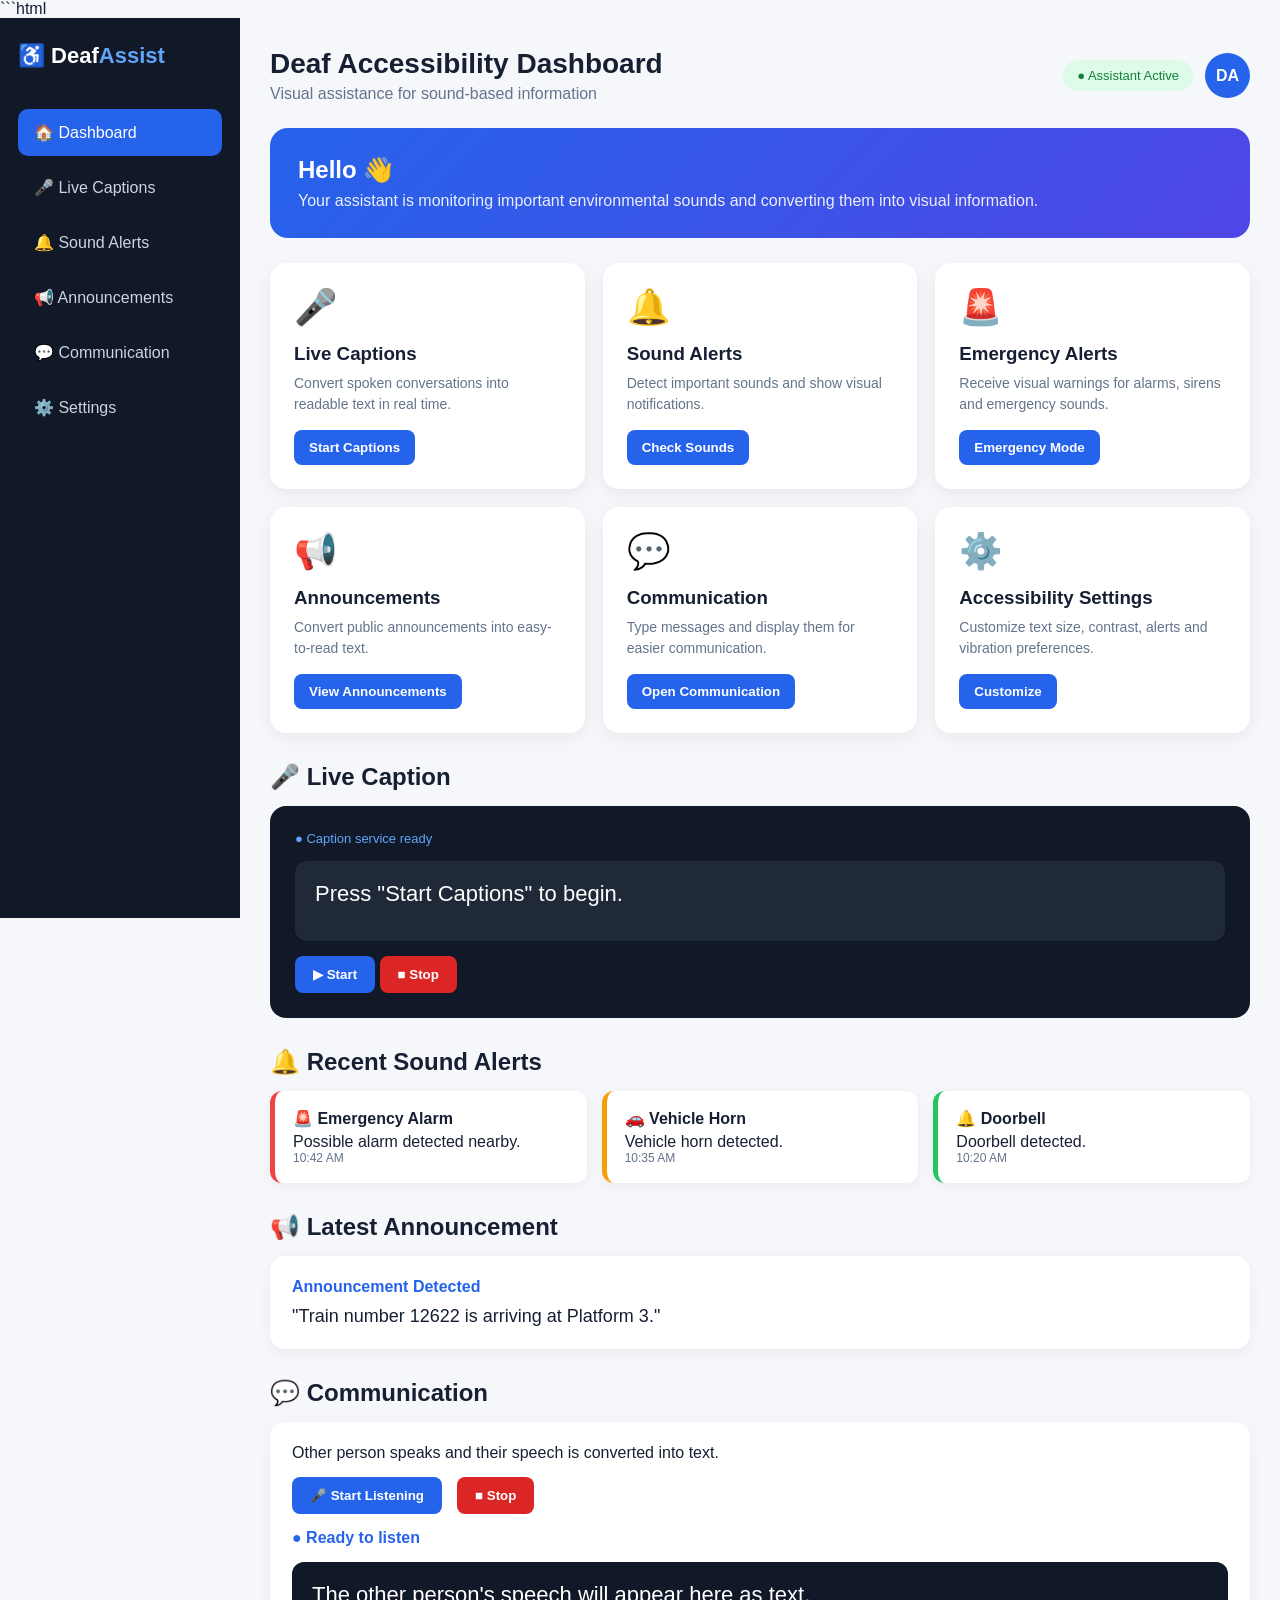
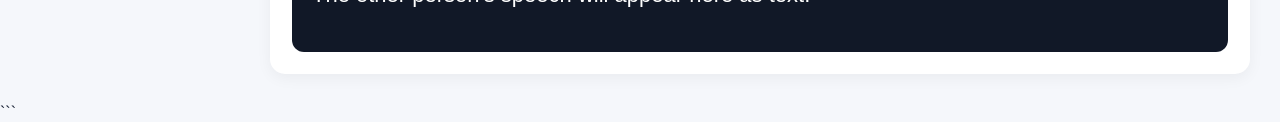
==== commit 8351d09c: "Updated dashboard.html" ====
--- a/frontend/pages/dashboard.html
+++ b/frontend/pages/dashboard.html
@@ -743,23 +743,37 @@
         <div class="announcement">
 
             <p>
-                Type a message to communicate with another person.
+                Other person speaks and their speech is converted into text.
             </p>
 
             <div class="communication">
-
-                <input
-                    type="text"
-                    id="message"
-                    placeholder="Type your message..."
-                >
 
                 <button
                     class="send"
-                    onclick="sendMessage()">
-                    Send
+                    id="startListening"
+                    onclick="startCommunicationListening()">
+                    🎤 Start Listening
                 </button>
 
+                <button
+                    class="stop"
+                    id="stopListening"
+                    onclick="stopCommunicationListening()">
+                    ■ Stop
+                </button>
+
+            </div>
+
+            <div
+                id="communicationStatus"
+                style="margin-top:15px;color:#2563eb;font-weight:600;">
+                ● Ready to listen
+            </div>
+
+            <div
+                id="communicationText"
+                style="margin-top:15px;background:#111827;color:white;padding:20px;border-radius:12px;font-size:22px;min-height:90px;">
+                The other person's speech will appear here as text.
             </div>
 
         </div>
@@ -900,25 +914,148 @@
 
 /* ---------- COMMUNICATION ---------- */
 
-function sendMessage() {
-
-    const input =
-        document.getElementById("message");
-
-    if (input.value.trim() === "") {
-
-        alert("Please type a message.");
+let communicationRecognition;
+let communicationListening = false;
+
+function startCommunicationListening() {
+
+    const SpeechRecognition =
+        window.SpeechRecognition ||
+        window.webkitSpeechRecognition;
+
+    if (!SpeechRecognition) {
+
+        alert(
+            "Speech recognition is not supported in this browser. " +
+            "Please use Google Chrome."
+        );
 
         return;
-
-    }
-
-    alert(
-        "💬 Message\n\n" +
-        input.value
-    );
-
-    input.value = "";
+    }
+
+    if (!communicationRecognition) {
+
+        communicationRecognition = new SpeechRecognition();
+
+        communicationRecognition.continuous = true;
+        communicationRecognition.interimResults = true;
+        communicationRecognition.lang = "en-IN";
+
+        communicationRecognition.onstart = function() {
+
+            communicationListening = true;
+
+            document.getElementById("communicationStatus").innerHTML =
+                "🔵 Listening... Other person can speak now.";
+
+        };
+
+        communicationRecognition.onresult = function(event) {
+
+            let finalText = "";
+            let interimText = "";
+
+            for (
+                let i = event.resultIndex;
+                i < event.results.length;
+                i++
+            ) {
+
+                const transcript =
+                    event.results[i][0].transcript;
+
+                if (event.results[i].isFinal) {
+
+                    finalText += transcript + " ";
+
+                } else {
+
+                    interimText += transcript;
+
+                }
+
+            }
+
+            const textElement =
+                document.getElementById("communicationText");
+
+            const existingText =
+                textElement.dataset.finalText || "";
+
+            const combinedText =
+                existingText + finalText;
+
+            textElement.dataset.finalText =
+                combinedText;
+
+            textElement.innerHTML =
+                combinedText +
+                '<span style="opacity:0.55;">' +
+                interimText +
+                '</span>';
+
+        };
+
+        communicationRecognition.onerror = function(event) {
+
+            document.getElementById("communicationStatus").innerHTML =
+                "⚠️ Speech recognition error: " + event.error;
+
+        };
+
+        communicationRecognition.onend = function() {
+
+            if (communicationListening) {
+
+                try {
+                    communicationRecognition.start();
+                } catch (e) {
+                    // Recognition may already be starting.
+                }
+
+            } else {
+
+                document.getElementById("communicationStatus").innerHTML =
+                    "● Listening stopped";
+
+            }
+
+        };
+    }
+
+    communicationListening = true;
+
+    try {
+        communicationRecognition.start();
+    } catch (e) {
+        document.getElementById("communicationStatus").innerHTML =
+            "🔵 Listening... Other person can speak now.";
+    }
+
+}
+
+function stopCommunicationListening() {
+
+    communicationListening = false;
+
+    if (communicationRecognition) {
+        communicationRecognition.stop();
+    }
+
+    document.getElementById("communicationStatus").innerHTML =
+        "● Listening stopped";
+
+}
+
+function clearCommunicationText() {
+
+    const textElement =
+        document.getElementById("communicationText");
+
+    textElement.dataset.finalText = "";
+
+    textElement.innerHTML =
+        "The other person's speech will appear here as text.";
 
 }
 
@@ -957,4 +1094,5 @@
 
 </body>
 </html>
+
 ```
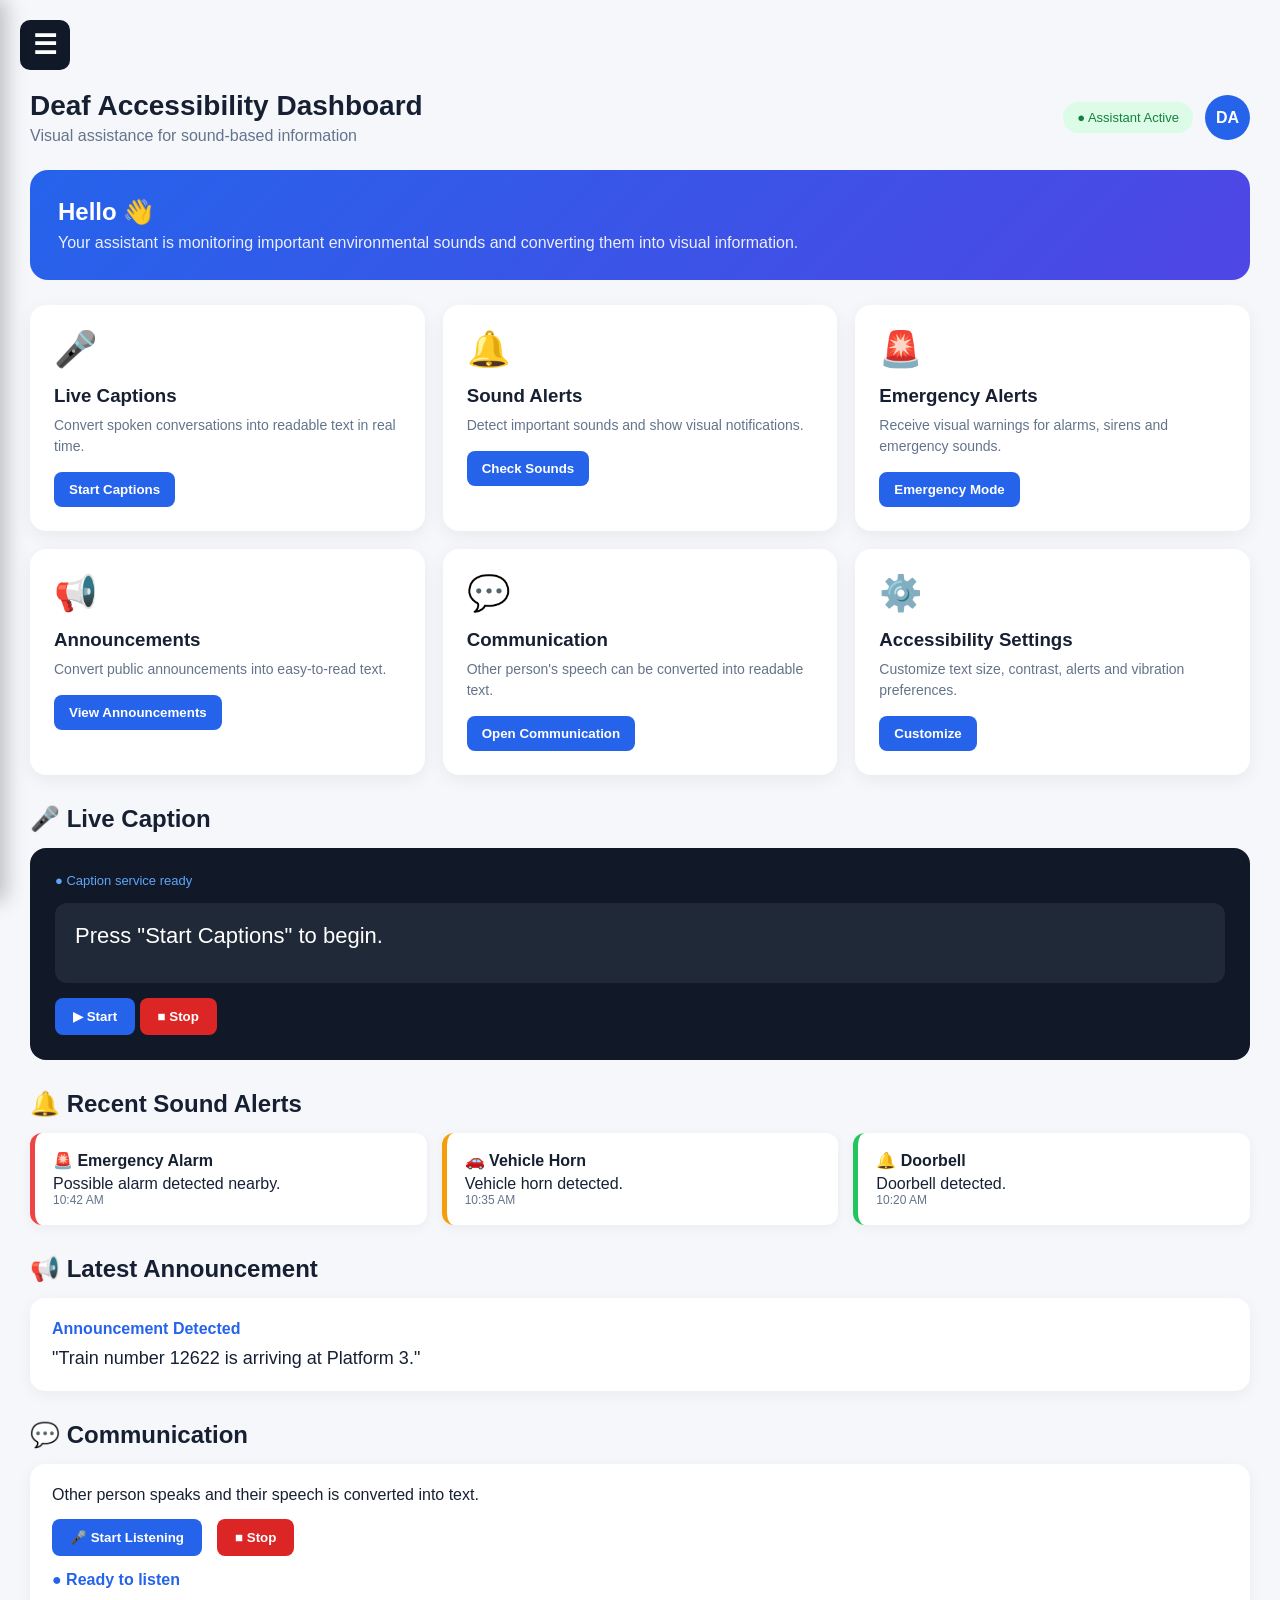
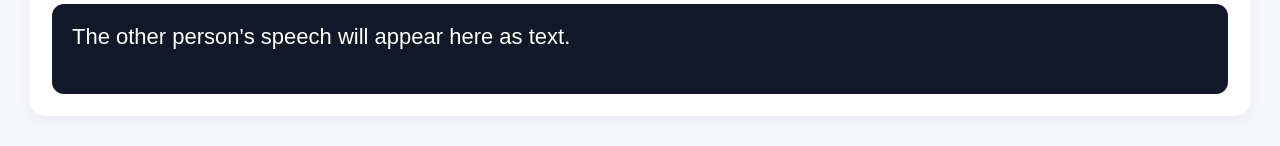
==== commit d49a9539: "Updated dashboard.html" ====
--- a/frontend/pages/dashboard.html
+++ b/frontend/pages/dashboard.html
@@ -1,13 +1,19 @@
-```html
 <!DOCTYPE html>
 <html lang="en">
+
 <head>
+
 <meta charset="UTF-8">
 <meta name="viewport" content="width=device-width, initial-scale=1.0">
 
 <title>DeafAssist Dashboard</title>
 
 <style>
+
+/* ============================= */
+/* BASIC */
+/* ============================= */
+
 * {
     margin: 0;
     padding: 0;
@@ -15,148 +21,369 @@
     font-family: "Segoe UI", Arial, sans-serif;
 }
 
+html {
+    scroll-behavior: smooth;
+}
+
 body {
     background: #f5f7fb;
     color: #172033;
 }
 
-/* ---------- SIDEBAR ---------- */
-
-.sidebar {
+
+/* ============================= */
+/* HAMBURGER BUTTON */
+/* ============================= */
+
+.menu-toggle {
+
     position: fixed;
-    width: 240px;
-    height: 100vh;
+
+    top: 20px;
+    left: 20px;
+
+    width: 50px;
+    height: 50px;
+
     background: #111827;
     color: white;
-    padding: 25px 18px;
-}
-
-.logo {
-    font-size: 22px;
-    font-weight: 700;
-    margin-bottom: 40px;
-}
-
-.logo span {
-    color: #60a5fa;
-}
-
-.menu {
-    list-style: none;
-}
-
-.menu li {
-    padding: 14px 16px;
-    margin-bottom: 8px;
+
+    border: none;
     border-radius: 10px;
+
+    font-size: 27px;
+
     cursor: pointer;
-    color: #cbd5e1;
-}
-
-.menu li:hover,
-.menu li.active {
-    background: #2563eb;
-    color: white;
-}
-
-/* ---------- MAIN ---------- */
-
-.main {
-    margin-left: 240px;
-    padding: 30px;
-}
-
-/* ---------- HEADER ---------- */
-
-.header {
-    display: flex;
-    justify-content: space-between;
-    align-items: center;
-    margin-bottom: 25px;
-}
-
-.header h1 {
-    font-size: 28px;
-}
-
-.header p {
-    color: #64748b;
-    margin-top: 5px;
-}
-
-.profile {
-    display: flex;
-    align-items: center;
-    gap: 12px;
-}
-
-.avatar {
-    width: 45px;
-    height: 45px;
-    border-radius: 50%;
-    background: #2563eb;
-    color: white;
+
+    z-index: 1000;
+
     display: flex;
     align-items: center;
     justify-content: center;
+
+}
+
+.menu-toggle:hover {
+    background: #2563eb;
+}
+
+
+/* ============================= */
+/* SIDE MENU */
+/* ============================= */
+
+.side-menu {
+
+    position: fixed;
+
+    top: 0;
+    left: -290px;
+
+    width: 290px;
+    height: 100vh;
+
+    background: #111827;
+
+    color: white;
+
+    padding: 25px 18px;
+
+    z-index: 1001;
+
+    transition: left 0.3s ease;
+
+    box-shadow: 5px 0 20px rgba(0,0,0,0.25);
+
+}
+
+.side-menu.open {
+    left: 0;
+}
+
+
+/* ============================= */
+/* MENU HEADER */
+/* ============================= */
+
+.menu-header {
+
+    display: flex;
+
+    align-items: center;
+
+    justify-content: space-between;
+
+    margin-bottom: 40px;
+
+}
+
+.logo {
+
+    font-size: 22px;
+
+    font-weight: 700;
+
+}
+
+.logo span {
+    color: #60a5fa;
+}
+
+.close-menu {
+
+    background: transparent;
+
+    color: white;
+
+    border: none;
+
+    font-size: 30px;
+
+    cursor: pointer;
+
+}
+
+.close-menu:hover {
+    color: #60a5fa;
+}
+
+
+/* ============================= */
+/* MENU ITEMS */
+/* ============================= */
+
+.menu {
+    list-style: none;
+}
+
+.menu li {
+
+    padding: 15px 16px;
+
+    margin-bottom: 8px;
+
+    border-radius: 10px;
+
+    cursor: pointer;
+
+    color: #cbd5e1;
+
+    font-size: 16px;
+
+    display: flex;
+
+    align-items: center;
+
+    gap: 12px;
+
+    transition: 0.2s;
+
+}
+
+.menu li:hover {
+
+    background: #2563eb;
+
+    color: white;
+
+}
+
+
+/* ============================= */
+/* MENU OVERLAY */
+/* ============================= */
+
+.menu-overlay {
+
+    position: fixed;
+
+    inset: 0;
+
+    background: rgba(0,0,0,0.5);
+
+    z-index: 1000;
+
+    display: none;
+
+}
+
+.menu-overlay.active {
+    display: block;
+}
+
+
+/* ============================= */
+/* MAIN */
+/* ============================= */
+
+.main {
+
+    margin-left: 0;
+
+    padding: 30px;
+
+    padding-top: 90px;
+
+}
+
+
+/* ============================= */
+/* HEADER */
+/* ============================= */
+
+.header {
+
+    display: flex;
+
+    justify-content: space-between;
+
+    align-items: center;
+
+    margin-bottom: 25px;
+
+}
+
+.header h1 {
+    font-size: 28px;
+}
+
+.header p {
+
+    color: #64748b;
+
+    margin-top: 5px;
+
+}
+
+.profile {
+
+    display: flex;
+
+    align-items: center;
+
+    gap: 12px;
+
+}
+
+.avatar {
+
+    width: 45px;
+
+    height: 45px;
+
+    border-radius: 50%;
+
+    background: #2563eb;
+
+    color: white;
+
+    display: flex;
+
+    align-items: center;
+
+    justify-content: center;
+
     font-weight: bold;
-}
-
-/* ---------- STATUS ---------- */
+
+}
+
+
+/* ============================= */
+/* STATUS */
+/* ============================= */
 
 .status {
+
     background: #dcfce7;
+
     color: #15803d;
+
     padding: 8px 14px;
+
     border-radius: 20px;
+
     font-size: 13px;
-}
-
-/* ---------- HERO ---------- */
+
+}
+
+
+/* ============================= */
+/* HERO */
+/* ============================= */
 
 .hero {
+
     background: linear-gradient(135deg, #2563eb, #4f46e5);
+
     color: white;
+
     padding: 28px;
+
     border-radius: 18px;
+
     margin-bottom: 25px;
+
 }
 
 .hero h2 {
+
     font-size: 24px;
+
     margin-bottom: 8px;
+
 }
 
 .hero p {
     opacity: 0.9;
 }
 
-/* ---------- CARDS ---------- */
+
+/* ============================= */
+/* CARDS */
+/* ============================= */
 
 .grid {
+
     display: grid;
+
     grid-template-columns: repeat(3, 1fr);
+
     gap: 18px;
+
 }
 
 .card {
+
     background: white;
+
     border-radius: 16px;
+
     padding: 22px;
+
     box-shadow: 0 5px 18px rgba(0,0,0,0.06);
+
     cursor: pointer;
+
     transition: 0.2s;
+
     border: 2px solid transparent;
+
 }
 
 .card:hover {
+
     transform: translateY(-4px);
+
     border-color: #2563eb;
+
 }
 
 .card-icon {
+
     font-size: 35px;
+
     margin-bottom: 15px;
+
 }
 
 .card h3 {
@@ -164,22 +391,37 @@
 }
 
 .card p {
+
     color: #64748b;
+
     font-size: 14px;
+
     line-height: 1.5;
+
 }
 
 .card-button {
+
     margin-top: 15px;
+
     background: #2563eb;
+
     color: white;
+
     border: none;
+
     padding: 10px 15px;
+
     border-radius: 8px;
+
     cursor: pointer;
-}
-
-/* ---------- LIVE CAPTIONS ---------- */
+
+}
+
+
+/* ============================= */
+/* SECTIONS */
+/* ============================= */
 
 .section {
     margin-top: 30px;
@@ -189,63 +431,113 @@
     margin-bottom: 15px;
 }
 
+
+/* ============================= */
+/* CAPTIONS */
+/* ============================= */
+
 .caption-box {
+
     background: #111827;
+
     color: white;
+
     border-radius: 16px;
+
     padding: 25px;
+
 }
 
 .caption-status {
+
     color: #60a5fa;
+
     font-size: 13px;
+
     margin-bottom: 15px;
+
 }
 
 .caption-text {
+
     background: #1f2937;
+
     padding: 20px;
+
     border-radius: 12px;
+
     font-size: 22px;
+
     min-height: 80px;
+
 }
 
 .caption-controls {
     margin-top: 15px;
 }
 
+
+/* ============================= */
+/* BUTTONS */
+/* ============================= */
+
 button {
+
     border: none;
+
     padding: 11px 18px;
+
     border-radius: 8px;
+
     cursor: pointer;
+
     font-weight: 600;
+
 }
 
 .start {
+
     background: #2563eb;
+
     color: white;
+
 }
 
 .stop {
+
     background: #dc2626;
+
     color: white;
-}
-
-/* ---------- SOUND ALERTS ---------- */
+
+}
+
+
+/* ============================= */
+/* SOUND ALERTS */
+/* ============================= */
 
 .alert-list {
+
     display: grid;
+
     grid-template-columns: repeat(3, 1fr);
+
     gap: 15px;
+
 }
 
 .alert {
+
     background: white;
+
     padding: 18px;
+
     border-radius: 12px;
+
     border-left: 5px solid #f59e0b;
+
     box-shadow: 0 3px 12px rgba(0,0,0,0.05);
+
 }
 
 .alert.emergency {
@@ -257,22 +549,36 @@
 }
 
 .alert-title {
+
     font-weight: 700;
+
     margin-bottom: 5px;
+
 }
 
 .alert-time {
+
     font-size: 12px;
+
     color: #64748b;
-}
-
-/* ---------- ANNOUNCEMENT ---------- */
+
+}
+
+
+/* ============================= */
+/* ANNOUNCEMENT */
+/* ============================= */
 
 .announcement {
+
     background: white;
+
     padding: 22px;
+
     border-radius: 15px;
+
     box-shadow: 0 4px 15px rgba(0,0,0,0.05);
+
 }
 
 .announcement strong {
@@ -280,85 +586,95 @@
 }
 
 .announcement-text {
+
     margin-top: 10px;
+
     font-size: 18px;
-}
-
-/* ---------- COMMUNICATION ---------- */
+
+}
+
+
+/* ============================= */
+/* COMMUNICATION */
+/* ============================= */
 
 .communication {
+
     display: flex;
+
     gap: 15px;
+
     margin-top: 15px;
+
 }
 
 .communication input {
+
     flex: 1;
+
     padding: 14px;
+
     border: 1px solid #cbd5e1;
+
     border-radius: 9px;
+
     font-size: 15px;
-}
-
-.send {
-    background: #2563eb;
-    color: white;
-}
-
-/* ---------- MODAL ---------- */
+
+}
+
+
+/* ============================= */
+/* MODAL */
+/* ============================= */
 
 .modal {
+
     display: none;
+
     position: fixed;
+
     inset: 0;
+
     background: rgba(0,0,0,0.6);
+
     align-items: center;
+
     justify-content: center;
-    z-index: 100;
+
+    z-index: 2000;
+
 }
 
 .modal-box {
+
     background: white;
+
     width: 90%;
+
     max-width: 500px;
+
     padding: 28px;
+
     border-radius: 18px;
+
 }
 
 .close {
+
     float: right;
+
     font-size: 25px;
+
     cursor: pointer;
-}
-
-/* ---------- RESPONSIVE ---------- */
+
+}
+
+
+/* ============================= */
+/* RESPONSIVE */
+/* ============================= */
 
 @media(max-width: 900px) {
-
-    .sidebar {
-        width: 70px;
-    }
-
-    .logo {
-        font-size: 25px;
-    }
-
-    .logo span {
-        display: none;
-    }
-
-    .menu li {
-        font-size: 0;
-        text-align: center;
-    }
-
-    .menu li:first-letter {
-        font-size: 20px;
-    }
-
-    .main {
-        margin-left: 70px;
-    }
 
     .grid {
         grid-template-columns: repeat(2, 1fr);
@@ -367,12 +683,15 @@
     .alert-list {
         grid-template-columns: 1fr;
     }
-}
+
+}
+
 
 @media(max-width: 600px) {
 
     .main {
         padding: 15px;
+        padding-top: 85px;
     }
 
     .grid {
@@ -390,73 +709,193 @@
     .communication {
         flex-direction: column;
     }
-}
+
+    .menu-toggle {
+
+        width: 45px;
+        height: 45px;
+
+        top: 15px;
+        left: 15px;
+
+    }
+
+}
+
 </style>
+
 </head>
 
 
 <body>
 
-<!-- SIDEBAR -->
-
-<aside class="sidebar">
-
-    <div class="logo">
-        ♿ Deaf<span>Assist</span>
+
+<!-- ============================= -->
+<!-- HAMBURGER BUTTON -->
+<!-- ============================= -->
+
+<button
+    class="menu-toggle"
+    onclick="toggleMenu()">
+
+    ☰
+
+</button>
+
+
+<!-- ============================= -->
+<!-- OVERLAY -->
+<!-- ============================= -->
+
+<div
+    class="menu-overlay"
+    id="menuOverlay"
+    onclick="toggleMenu()">
+
+</div>
+
+
+<!-- ============================= -->
+<!-- SIDE MENU -->
+<!-- ============================= -->
+
+<aside
+    class="side-menu"
+    id="sideMenu">
+
+
+    <div class="menu-header">
+
+        <div class="logo">
+
+            ♿ Deaf<span>Assist</span>
+
+        </div>
+
+        <button
+            class="close-menu"
+            onclick="toggleMenu()">
+
+            ×
+
+        </button>
+
     </div>
 
+
     <ul class="menu">
 
-        <li class="active" onclick="scrollToSection('dashboard')">
-            🏠 Dashboard
+
+        <li onclick="navigateMenu('dashboard')">
+
+            🏠
+
+            <span>
+                Dashboard
+            </span>
+
         </li>
 
-        <li onclick="scrollToSection('captions')">
-            🎤 Live Captions
+
+        <li onclick="navigateMenu('captions')">
+
+            🎤
+
+            <span>
+                Live Captions
+            </span>
+
         </li>
 
-        <li onclick="scrollToSection('alerts')">
-            🔔 Sound Alerts
+
+        <li onclick="navigateMenu('alerts')">
+
+            🔔
+
+            <span>
+                Sound Alerts
+            </span>
+
         </li>
 
-        <li onclick="scrollToSection('announcements')">
-            📢 Announcements
+
+        <li onclick="navigateMenu('announcements')">
+
+            📢
+
+            <span>
+                Announcements
+            </span>
+
         </li>
 
-        <li onclick="scrollToSection('communication')">
-            💬 Communication
+
+        <li onclick="navigateMenu('communication')">
+
+            💬
+
+            <span>
+                Communication
+            </span>
+
         </li>
 
+
         <li onclick="openSettings()">
-            ⚙️ Settings
+
+            ⚙️
+
+            <span>
+                Settings
+            </span>
+
         </li>
 
+
     </ul>
 
 </aside>
 
 
+<!-- ============================= -->
 <!-- MAIN -->
-
-<main class="main" id="dashboard">
+<!-- ============================= -->
+
+<main
+    class="main"
+    id="dashboard">
+
 
     <!-- HEADER -->
 
     <header class="header">
 
         <div>
-            <h1>Deaf Accessibility Dashboard</h1>
-            <p>Visual assistance for sound-based information</p>
+
+            <h1>
+                Deaf Accessibility Dashboard
+            </h1>
+
+            <p>
+                Visual assistance for sound-based information
+            </p>
+
         </div>
 
+
         <div class="profile">
 
             <div class="status">
+
                 ● Assistant Active
+
             </div>
 
+
             <div class="avatar">
+
                 DA
+
             </div>
 
         </div>
@@ -468,55 +907,83 @@
 
     <section class="hero">
 
-        <h2>Hello 👋</h2>
+        <h2>
+            Hello 👋
+        </h2>
 
         <p>
-            Your assistant is monitoring important environmental
-            sounds and converting them into visual information.
+
+            Your assistant is monitoring important
+            environmental sounds and converting them
+            into visual information.
+
         </p>
 
     </section>
 
 
-    <!-- MAIN FEATURES -->
+    <!-- ============================= -->
+    <!-- FEATURE CARDS -->
+    <!-- ============================= -->
 
     <section class="grid">
 
-        <!-- CAPTIONS -->
-
-        <div class="card" onclick="startCaptions()">
-
-            <div class="card-icon">🎤</div>
-
-            <h3>Live Captions</h3>
+
+        <!-- LIVE CAPTIONS -->
+
+        <div
+            class="card"
+            onclick="startCaptions()">
+
+            <div class="card-icon">
+                🎤
+            </div>
+
+            <h3>
+                Live Captions
+            </h3>
 
             <p>
-                Convert spoken conversations into readable
-                text in real time.
+
+                Convert spoken conversations into
+                readable text in real time.
+
             </p>
 
             <button class="card-button">
+
                 Start Captions
+
             </button>
 
         </div>
 
 
-        <!-- SOUND ALERT -->
-
-        <div class="card" onclick="detectSound()">
-
-            <div class="card-icon">🔔</div>
-
-            <h3>Sound Alerts</h3>
+        <!-- SOUND ALERTS -->
+
+        <div
+            class="card"
+            onclick="detectSound()">
+
+            <div class="card-icon">
+                🔔
+            </div>
+
+            <h3>
+                Sound Alerts
+            </h3>
 
             <p>
-                Detect important sounds and show visual
-                notifications.
+
+                Detect important sounds and show
+                visual notifications.
+
             </p>
 
             <button class="card-button">
+
                 Check Sounds
+
             </button>
 
         </div>
@@ -524,19 +991,29 @@
 
         <!-- EMERGENCY -->
 
-        <div class="card" onclick="emergencyAlert()">
-
-            <div class="card-icon">🚨</div>
-
-            <h3>Emergency Alerts</h3>
+        <div
+            class="card"
+            onclick="emergencyAlert()">
+
+            <div class="card-icon">
+                🚨
+            </div>
+
+            <h3>
+                Emergency Alerts
+            </h3>
 
             <p>
+
                 Receive visual warnings for alarms,
                 sirens and emergency sounds.
+
             </p>
 
             <button class="card-button">
+
                 Emergency Mode
+
             </button>
 
         </div>
@@ -544,19 +1021,29 @@
 
         <!-- ANNOUNCEMENT -->
 
-        <div class="card" onclick="announcement()">
-
-            <div class="card-icon">📢</div>
-
-            <h3>Announcements</h3>
+        <div
+            class="card"
+            onclick="announcement()">
+
+            <div class="card-icon">
+                📢
+            </div>
+
+            <h3>
+                Announcements
+            </h3>
 
             <p>
+
                 Convert public announcements into
                 easy-to-read text.
+
             </p>
 
             <button class="card-button">
+
                 View Announcements
+
             </button>
 
         </div>
@@ -564,19 +1051,29 @@
 
         <!-- COMMUNICATION -->
 
-        <div class="card" onclick="scrollToSection('communication')">
-
-            <div class="card-icon">💬</div>
-
-            <h3>Communication</h3>
+        <div
+            class="card"
+            onclick="navigateMenu('communication')">
+
+            <div class="card-icon">
+                💬
+            </div>
+
+            <h3>
+                Communication
+            </h3>
 
             <p>
-                Type messages and display them for
-                easier communication.
+
+                Other person's speech can be converted
+                into readable text.
+
             </p>
 
             <button class="card-button">
+
                 Open Communication
+
             </button>
 
         </div>
@@ -584,56 +1081,95 @@
 
         <!-- SETTINGS -->
 
-        <div class="card" onclick="openSettings()">
-
-            <div class="card-icon">⚙️</div>
-
-            <h3>Accessibility Settings</h3>
+        <div
+            class="card"
+            onclick="openSettings()">
+
+            <div class="card-icon">
+                ⚙️
+            </div>
+
+            <h3>
+                Accessibility Settings
+            </h3>
 
             <p>
+
                 Customize text size, contrast, alerts
                 and vibration preferences.
+
             </p>
 
             <button class="card-button">
+
                 Customize
+
             </button>
 
         </div>
 
+
     </section>
 
 
+    <!-- ============================= -->
     <!-- LIVE CAPTIONS -->
-
-    <section class="section" id="captions">
+    <!-- ============================= -->
+
+    <section
+        class="section"
+        id="captions">
+
 
         <h2 class="section-title">
+
             🎤 Live Caption
+
         </h2>
 
+
         <div class="caption-box">
 
-            <div class="caption-status" id="captionStatus">
+
+            <div
+                class="caption-status"
+                id="captionStatus">
+
                 ● Caption service ready
+
             </div>
 
-            <div class="caption-text" id="captionText">
+
+            <div
+                class="caption-text"
+                id="captionText">
 
                 Press "Start Captions" to begin.
 
             </div>
 
+
             <div class="caption-controls">
 
-                <button class="start" onclick="startCaptions()">
+
+                <button
+                    class="start"
+                    onclick="startCaptions()">
+
                     ▶ Start
+
                 </button>
 
-                <button class="stop" onclick="stopCaptions()">
+
+                <button
+                    class="stop"
+                    onclick="stopCaptions()">
+
                     ■ Stop
+
                 </button>
 
+
             </div>
 
         </div>
@@ -641,28 +1177,43 @@
     </section>
 
 
+    <!-- ============================= -->
     <!-- SOUND ALERTS -->
-
-    <section class="section" id="alerts">
+    <!-- ============================= -->
+
+    <section
+        class="section"
+        id="alerts">
+
 
         <h2 class="section-title">
+
             🔔 Recent Sound Alerts
+
         </h2>
 
+
         <div class="alert-list">
 
+
             <div class="alert emergency">
 
                 <div class="alert-title">
+
                     🚨 Emergency Alarm
+
                 </div>
 
                 <div>
+
                     Possible alarm detected nearby.
+
                 </div>
 
                 <div class="alert-time">
+
                     10:42 AM
+
                 </div>
 
             </div>
@@ -671,15 +1222,21 @@
             <div class="alert">
 
                 <div class="alert-title">
+
                     🚗 Vehicle Horn
+
                 </div>
 
                 <div>
+
                     Vehicle horn detected.
+
                 </div>
 
                 <div class="alert-time">
+
                     10:35 AM
+
                 </div>
 
             </div>
@@ -688,37 +1245,56 @@
             <div class="alert safe">
 
                 <div class="alert-title">
+
                     🔔 Doorbell
+
                 </div>
 
                 <div>
+
                     Doorbell detected.
+
                 </div>
 
                 <div class="alert-time">
+
                     10:20 AM
+
                 </div>
 
             </div>
 
+
         </div>
 
     </section>
 
 
+    <!-- ============================= -->
     <!-- ANNOUNCEMENTS -->
-
-    <section class="section" id="announcements">
+    <!-- ============================= -->
+
+    <section
+        class="section"
+        id="announcements">
+
 
         <h2 class="section-title">
+
             📢 Latest Announcement
+
         </h2>
 
+
         <div class="announcement">
 
+
             <strong>
+
                 Announcement Detected
+
             </strong>
+
 
             <div class="announcement-text">
 
@@ -727,108 +1303,197 @@
 
             </div>
 
+
         </div>
 
     </section>
 
 
+    <!-- ============================= -->
     <!-- COMMUNICATION -->
-
-    <section class="section" id="communication">
+    <!-- ============================= -->
+
+    <section
+        class="section"
+        id="communication">
+
 
         <h2 class="section-title">
+
             💬 Communication
+
         </h2>
 
+
         <div class="announcement">
 
+
             <p>
-                Other person speaks and their speech is converted into text.
+
+                Other person speaks and their speech
+                is converted into text.
+
             </p>
 
+
             <div class="communication">
 
+
                 <button
-                    class="send"
+                    class="start"
                     id="startListening"
                     onclick="startCommunicationListening()">
+
                     🎤 Start Listening
+
                 </button>
+
 
                 <button
                     class="stop"
                     id="stopListening"
                     onclick="stopCommunicationListening()">
+
                     ■ Stop
+
                 </button>
 
+
             </div>
+
 
             <div
                 id="communicationStatus"
-                style="margin-top:15px;color:#2563eb;font-weight:600;">
+                style="
+                margin-top:15px;
+                color:#2563eb;
+                font-weight:600;">
+
                 ● Ready to listen
+
             </div>
+
 
             <div
                 id="communicationText"
-                style="margin-top:15px;background:#111827;color:white;padding:20px;border-radius:12px;font-size:22px;min-height:90px;">
-                The other person's speech will appear here as text.
+                style="
+                margin-top:15px;
+                background:#111827;
+                color:white;
+                padding:20px;
+                border-radius:12px;
+                font-size:22px;
+                min-height:90px;">
+
+                The other person's speech
+                will appear here as text.
+
             </div>
 
+
         </div>
 
     </section>
 
+
 </main>
 
 
+<!-- ============================= -->
 <!-- SETTINGS MODAL -->
-
-<div class="modal" id="settingsModal">
+<!-- ============================= -->
+
+<div
+    class="modal"
+    id="settingsModal">
+
 
     <div class="modal-box">
 
-        <span class="close" onclick="closeSettings()">
+
+        <span
+            class="close"
+            onclick="closeSettings()">
+
             ×
+
         </span>
 
-        <h2>⚙️ Accessibility Settings</h2>
+
+        <h2>
+
+            ⚙️ Accessibility Settings
+
+        </h2>
+
 
         <br>
 
+
         <label>
-            <input type="checkbox" checked>
+
+            <input
+                type="checkbox"
+                checked>
+
             Large Text
+
         </label>
 
+
         <br><br>
 
+
         <label>
-            <input type="checkbox">
+
+            <input
+                type="checkbox">
+
             High Contrast
+
         </label>
 
+
         <br><br>
 
+
         <label>
-            <input type="checkbox" checked>
+
+            <input
+                type="checkbox"
+                checked>
+
             Vibration Alerts
+
         </label>
 
+
         <br><br>
 
+
         <label>
-            <input type="checkbox" checked>
+
+            <input
+                type="checkbox"
+                checked>
+
             Emergency Sound Detection
+
         </label>
 
+
         <br><br>
 
-        <button class="start" onclick="closeSettings()">
+
+        <button
+            class="start"
+            onclick="closeSettings()">
+
             Save Settings
+
         </button>
 
+
     </div>
 
 </div>
@@ -836,21 +1501,81 @@
 
 <script>
 
-/* ---------- LIVE CAPTIONS ---------- */
+
+/* ============================= */
+/* HAMBURGER MENU */
+/* ============================= */
+
+function toggleMenu() {
+
+    const menu =
+        document.getElementById("sideMenu");
+
+    const overlay =
+        document.getElementById("menuOverlay");
+
+
+    menu.classList.toggle("open");
+
+    overlay.classList.toggle("active");
+
+}
+
+
+/* ============================= */
+/* MENU NAVIGATION */
+/* ============================= */
+
+function navigateMenu(section) {
+
+    toggleMenu();
+
+
+    setTimeout(function() {
+
+        const element =
+            document.getElementById(section);
+
+
+        if (element) {
+
+            element.scrollIntoView({
+                behavior: "smooth"
+            });
+
+        }
+
+    }, 200);
+
+}
+
+
+/* ============================= */
+/* LIVE CAPTIONS */
+/* ============================= */
 
 let captionTimer;
 
+
 function startCaptions() {
 
-    const text = document.getElementById("captionText");
-    const status = document.getElementById("captionStatus");
-
-    status.innerHTML = "🔵 Listening for speech...";
+    const text =
+        document.getElementById("captionText");
+
+    const status =
+        document.getElementById("captionStatus");
+
+
+    status.innerHTML =
+        "🔵 Listening for speech...";
+
 
     text.innerHTML =
         "“Hello, how can I help you today?”";
 
+
     clearTimeout(captionTimer);
+
 
     captionTimer = setTimeout(function() {
 
@@ -866,16 +1591,24 @@
 
     clearTimeout(captionTimer);
 
-    document.getElementById("captionStatus").innerHTML =
+
+    document.getElementById(
+        "captionStatus"
+    ).innerHTML =
         "● Caption service stopped";
 
-    document.getElementById("captionText").innerHTML =
+
+    document.getElementById(
+        "captionText"
+    ).innerHTML =
         "Press Start to begin captions.";
 
 }
 
 
-/* ---------- SOUND DETECTION ---------- */
+/* ============================= */
+/* SOUND DETECTION */
+/* ============================= */
 
 function detectSound() {
 
@@ -887,7 +1620,9 @@
 }
 
 
-/* ---------- EMERGENCY ---------- */
+/* ============================= */
+/* EMERGENCY */
+/* ============================= */
 
 function emergencyAlert() {
 
@@ -900,7 +1635,9 @@
 }
 
 
-/* ---------- ANNOUNCEMENT ---------- */
+/* ============================= */
+/* ANNOUNCEMENT */
+/* ============================= */
 
 function announcement() {
 
@@ -912,16 +1649,21 @@
 }
 
 
-/* ---------- COMMUNICATION ---------- */
+/* ============================= */
+/* COMMUNICATION */
+/* ============================= */
 
 let communicationRecognition;
+
 let communicationListening = false;
+
 
 function startCommunicationListening() {
 
     const SpeechRecognition =
         window.SpeechRecognition ||
         window.webkitSpeechRecognition;
+
 
     if (!SpeechRecognition) {
 
@@ -931,142 +1673,222 @@
         );
 
         return;
+
     }
 
+
     if (!communicationRecognition) {
 
-        communicationRecognition = new SpeechRecognition();
-
-        communicationRecognition.continuous = true;
-        communicationRecognition.interimResults = true;
-        communicationRecognition.lang = "en-IN";
-
-        communicationRecognition.onstart = function() {
-
-            communicationListening = true;
-
-            document.getElementById("communicationStatus").innerHTML =
-                "🔵 Listening... Other person can speak now.";
-
-        };
-
-        communicationRecognition.onresult = function(event) {
-
-            let finalText = "";
-            let interimText = "";
-
-            for (
-                let i = event.resultIndex;
-                i < event.results.length;
-                i++
-            ) {
-
-                const transcript =
-                    event.results[i][0].transcript;
-
-                if (event.results[i].isFinal) {
-
-                    finalText += transcript + " ";
-
-                } else {
-
-                    interimText += transcript;
+
+        communicationRecognition =
+            new SpeechRecognition();
+
+
+        communicationRecognition.continuous =
+            true;
+
+
+        communicationRecognition.interimResults =
+            true;
+
+
+        communicationRecognition.lang =
+            "en-IN";
+
+
+        communicationRecognition.onstart =
+            function() {
+
+
+                communicationListening =
+                    true;
+
+
+                document.getElementById(
+                    "communicationStatus"
+                ).innerHTML =
+                    "🔵 Listening... Other person can speak now.";
+
+            };
+
+
+        communicationRecognition.onresult =
+            function(event) {
+
+
+                let finalText = "";
+
+                let interimText = "";
+
+
+                for (
+                    let i = event.resultIndex;
+                    i < event.results.length;
+                    i++
+                ) {
+
+
+                    const transcript =
+                        event.results[i][0].transcript;
+
+
+                    if (
+                        event.results[i].isFinal
+                    ) {
+
+                        finalText +=
+                            transcript + " ";
+
+                    }
+
+                    else {
+
+                        interimText +=
+                            transcript;
+
+                    }
 
                 }
 
-            }
-
-            const textElement =
-                document.getElementById("communicationText");
-
-            const existingText =
-                textElement.dataset.finalText || "";
-
-            const combinedText =
-                existingText + finalText;
-
-            textElement.dataset.finalText =
-                combinedText;
-
-            textElement.innerHTML =
-                combinedText +
-                '<span style="opacity:0.55;">' +
-                interimText +
-                '</span>';
-
-        };
-
-        communicationRecognition.onerror = function(event) {
-
-            document.getElementById("communicationStatus").innerHTML =
-                "⚠️ Speech recognition error: " + event.error;
-
-        };
-
-        communicationRecognition.onend = function() {
-
-            if (communicationListening) {
-
-                try {
-                    communicationRecognition.start();
-                } catch (e) {
-                    // Recognition may already be starting.
+
+                const textElement =
+                    document.getElementById(
+                        "communicationText"
+                    );
+
+
+                const existingText =
+                    textElement.dataset.finalText ||
+                    "";
+
+
+                const combinedText =
+                    existingText + finalText;
+
+
+                textElement.dataset.finalText =
+                    combinedText;
+
+
+                textElement.innerHTML =
+                    combinedText +
+                    '<span style="opacity:0.55;">' +
+                    interimText +
+                    '</span>';
+
+            };
+
+
+        communicationRecognition.onerror =
+            function(event) {
+
+
+                document.getElementById(
+                    "communicationStatus"
+                ).innerHTML =
+                    "⚠️ Speech recognition error: " +
+                    event.error;
+
+            };
+
+
+        communicationRecognition.onend =
+            function() {
+
+
+                if (communicationListening) {
+
+                    try {
+
+                        communicationRecognition.start();
+
+                    }
+
+                    catch (e) {
+
+                    }
+
                 }
 
-            } else {
-
-                document.getElementById("communicationStatus").innerHTML =
-                    "● Listening stopped";
-
-            }
-
-        };
+                else {
+
+                    document.getElementById(
+                        "communicationStatus"
+                    ).innerHTML =
+                        "● Listening stopped";
+
+                }
+
+            };
+
     }
 
+
     communicationListening = true;
 
+
     try {
+
         communicationRecognition.start();
-    } catch (e) {
-        document.getElementById("communicationStatus").innerHTML =
+
+    }
+
+    catch (e) {
+
+        document.getElementById(
+            "communicationStatus"
+        ).innerHTML =
             "🔵 Listening... Other person can speak now.";
+
     }
 
 }
 
+
 function stopCommunicationListening() {
 
     communicationListening = false;
 
+
     if (communicationRecognition) {
+
         communicationRecognition.stop();
+
     }
 
-    document.getElementById("communicationStatus").innerHTML =
+
+    document.getElementById(
+        "communicationStatus"
+    ).innerHTML =
         "● Listening stopped";
 
 }
 
-function clearCommunicationText() {
-
-    const textElement =
-        document.getElementById("communicationText");
-
-    textElement.dataset.finalText = "";
-
-    textElement.innerHTML =
-        "The other person's speech will appear here as text.";
-
-}
-
-
-/* ---------- SETTINGS ---------- */
+
+/* ============================= */
+/* SETTINGS */
+/* ============================= */
 
 function openSettings() {
 
     document.getElementById(
         "settingsModal"
-    ).style.display = "flex";
+    ).style.display =
+        "flex";
+
+
+    /* Close menu if it is open */
+
+    const menu =
+        document.getElementById("sideMenu");
+
+    const overlay =
+        document.getElementById("menuOverlay");
+
+
+    menu.classList.remove("open");
+
+    overlay.classList.remove("active");
 
 }
 
@@ -1075,24 +1897,41 @@
 
     document.getElementById(
         "settingsModal"
-    ).style.display = "none";
-
-}
-
-
-/* ---------- NAVIGATION ---------- */
-
-function scrollToSection(id) {
-
-    document.getElementById(id).scrollIntoView({
-        behavior: "smooth"
-    });
-
-}
+    ).style.display =
+        "none";
+
+}
+
+
+/* ============================= */
+/* ESC KEY CLOSES MENU */
+/* ============================= */
+
+document.addEventListener(
+    "keydown",
+    function(event) {
+
+        if (event.key === "Escape") {
+
+            const menu =
+                document.getElementById("sideMenu");
+
+            const overlay =
+                document.getElementById("menuOverlay");
+
+
+            menu.classList.remove("open");
+
+            overlay.classList.remove("active");
+
+        }
+
+    }
+);
+
 
 </script>
 
 </body>
+
 </html>
-
-```
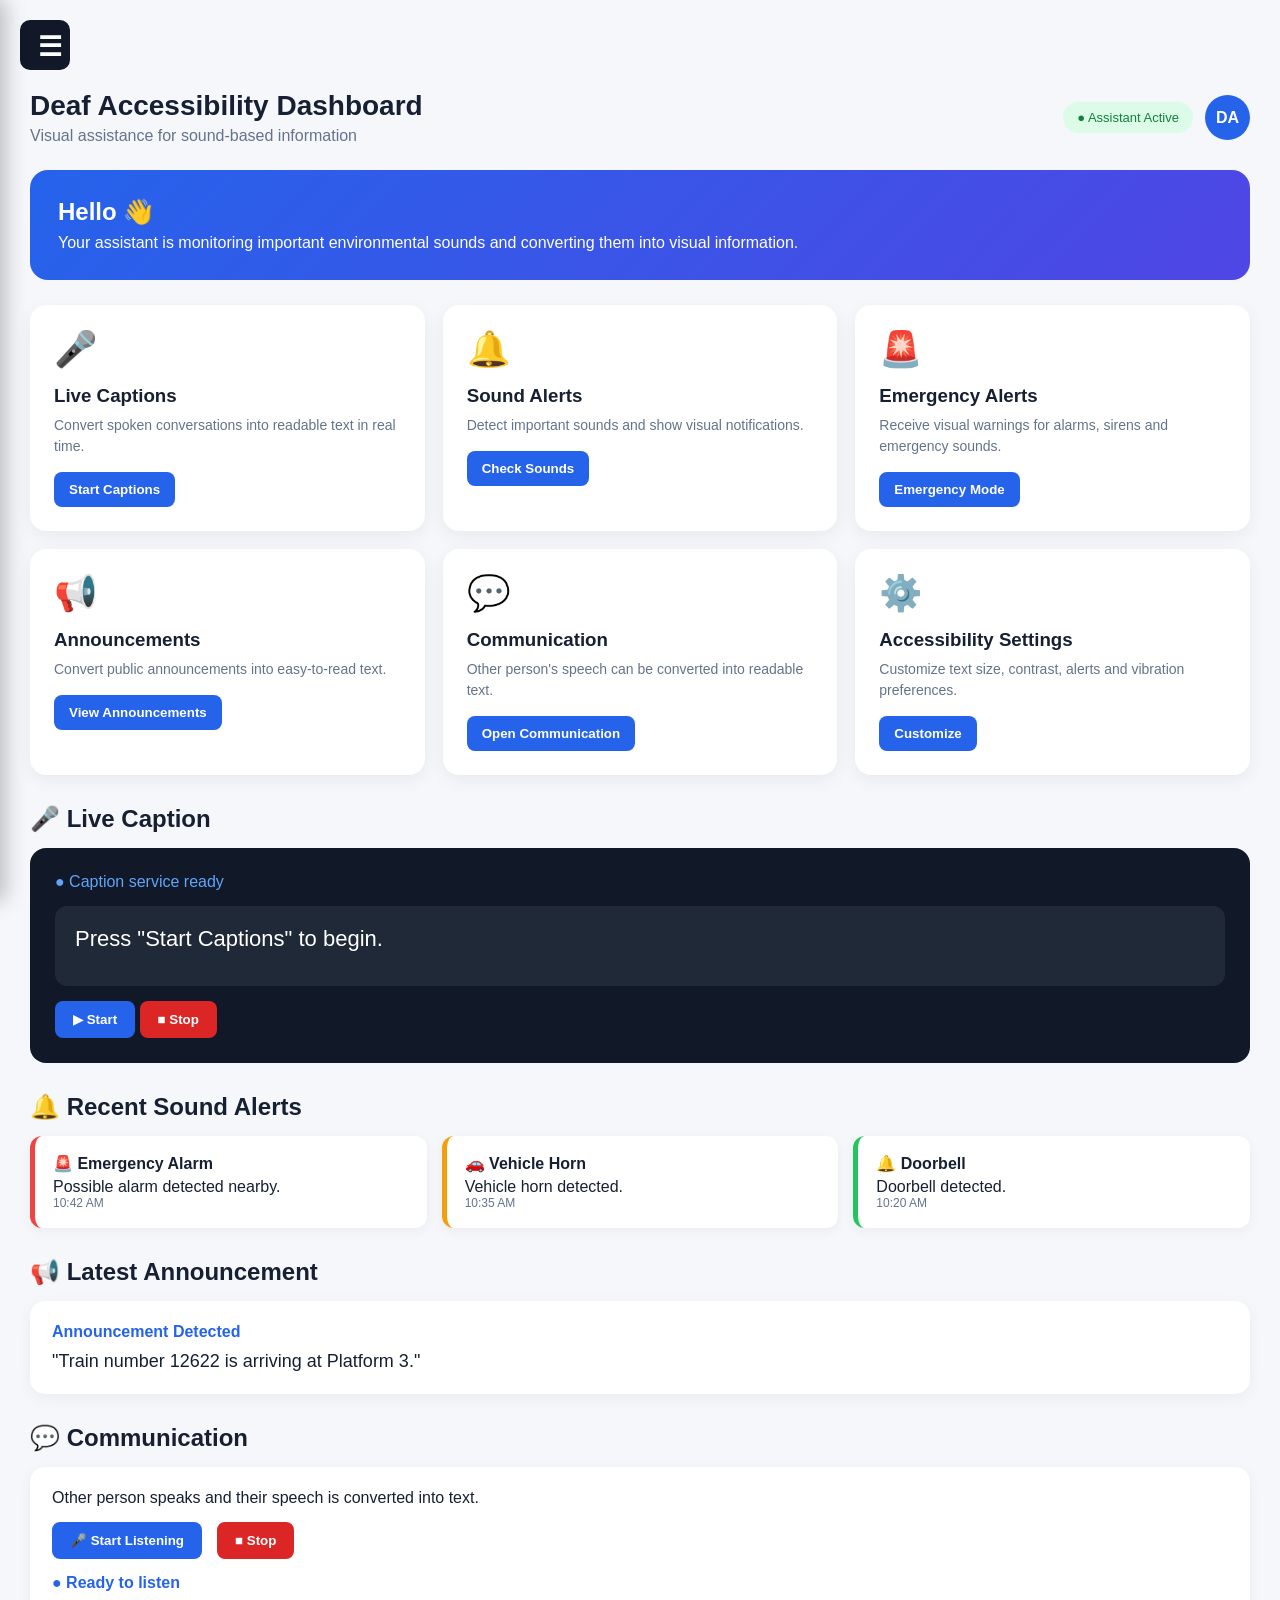
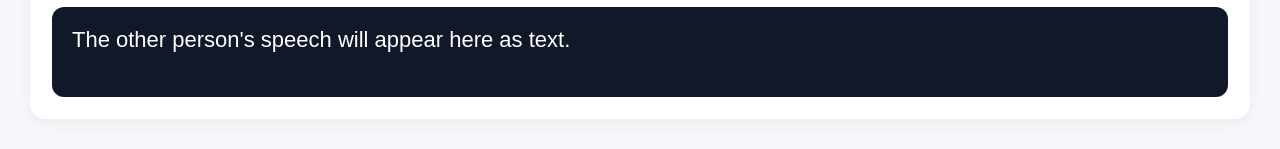
==== commit 048d6a4f: "Updated dashboard.html" ====
--- a/frontend/pages/dashboard.html
+++ b/frontend/pages/dashboard.html
@@ -1,19 +1,12 @@
 <!DOCTYPE html>
 <html lang="en">
-
 <head>
-
 <meta charset="UTF-8">
 <meta name="viewport" content="width=device-width, initial-scale=1.0">
 
 <title>DeafAssist Dashboard</title>
 
 <style>
-
-/* ============================= */
-/* BASIC */
-/* ============================= */
-
 * {
     margin: 0;
     padding: 0;
@@ -30,360 +23,196 @@
     color: #172033;
 }
 
-
-/* ============================= */
-/* HAMBURGER BUTTON */
-/* ============================= */
+/* ================= HAMBURGER ================= */
 
 .menu-toggle {
-
     position: fixed;
-
     top: 20px;
     left: 20px;
-
     width: 50px;
     height: 50px;
-
     background: #111827;
     color: white;
-
     border: none;
     border-radius: 10px;
-
     font-size: 27px;
-
     cursor: pointer;
-
     z-index: 1000;
-
+}
+
+.menu-toggle:hover {
+    background: #2563eb;
+}
+
+/* ================= SIDE MENU ================= */
+
+.side-menu {
+    position: fixed;
+    top: 0;
+    left: -290px;
+    width: 290px;
+    height: 100vh;
+    background: #111827;
+    color: white;
+    padding: 25px 18px;
+    z-index: 1001;
+    transition: 0.3s;
+    box-shadow: 5px 0 20px rgba(0,0,0,0.25);
+}
+
+.side-menu.open {
+    left: 0;
+}
+
+.menu-header {
+    display: flex;
+    justify-content: space-between;
+    align-items: center;
+    margin-bottom: 40px;
+}
+
+.logo {
+    font-size: 22px;
+    font-weight: 700;
+}
+
+.logo span {
+    color: #60a5fa;
+}
+
+.close-menu {
+    background: transparent;
+    color: white;
+    border: none;
+    font-size: 30px;
+    cursor: pointer;
+}
+
+.menu {
+    list-style: none;
+}
+
+.menu li {
+    padding: 15px;
+    margin-bottom: 8px;
+    border-radius: 10px;
+    cursor: pointer;
+    color: #cbd5e1;
+    display: flex;
+    gap: 12px;
+    align-items: center;
+}
+
+.menu li:hover {
+    background: #2563eb;
+    color: white;
+}
+
+/* ================= OVERLAY ================= */
+
+.menu-overlay {
+    position: fixed;
+    inset: 0;
+    background: rgba(0,0,0,0.5);
+    z-index: 1000;
+    display: none;
+}
+
+.menu-overlay.active {
+    display: block;
+}
+
+/* ================= MAIN ================= */
+
+.main {
+    padding: 30px;
+    padding-top: 90px;
+}
+
+/* ================= HEADER ================= */
+
+.header {
+    display: flex;
+    justify-content: space-between;
+    align-items: center;
+    margin-bottom: 25px;
+}
+
+.header h1 {
+    font-size: 28px;
+}
+
+.header p {
+    color: #64748b;
+    margin-top: 5px;
+}
+
+.profile {
+    display: flex;
+    align-items: center;
+    gap: 12px;
+}
+
+.status {
+    background: #dcfce7;
+    color: #15803d;
+    padding: 8px 14px;
+    border-radius: 20px;
+    font-size: 13px;
+}
+
+.avatar {
+    width: 45px;
+    height: 45px;
+    border-radius: 50%;
+    background: #2563eb;
+    color: white;
     display: flex;
     align-items: center;
     justify-content: center;
-
-}
-
-.menu-toggle:hover {
-    background: #2563eb;
-}
-
-
-/* ============================= */
-/* SIDE MENU */
-/* ============================= */
-
-.side-menu {
-
-    position: fixed;
-
-    top: 0;
-    left: -290px;
-
-    width: 290px;
-    height: 100vh;
-
-    background: #111827;
-
+    font-weight: bold;
+}
+
+/* ================= HERO ================= */
+
+.hero {
+    background: linear-gradient(135deg, #2563eb, #4f46e5);
     color: white;
-
-    padding: 25px 18px;
-
-    z-index: 1001;
-
-    transition: left 0.3s ease;
-
-    box-shadow: 5px 0 20px rgba(0,0,0,0.25);
-
-}
-
-.side-menu.open {
-    left: 0;
-}
-
-
-/* ============================= */
-/* MENU HEADER */
-/* ============================= */
-
-.menu-header {
-
-    display: flex;
-
-    align-items: center;
-
-    justify-content: space-between;
-
-    margin-bottom: 40px;
-
-}
-
-.logo {
-
-    font-size: 22px;
-
-    font-weight: 700;
-
-}
-
-.logo span {
-    color: #60a5fa;
-}
-
-.close-menu {
-
-    background: transparent;
-
-    color: white;
-
-    border: none;
-
-    font-size: 30px;
-
+    padding: 28px;
+    border-radius: 18px;
+    margin-bottom: 25px;
+}
+
+.hero h2 {
+    margin-bottom: 8px;
+}
+
+/* ================= CARDS ================= */
+
+.grid {
+    display: grid;
+    grid-template-columns: repeat(3, 1fr);
+    gap: 18px;
+}
+
+.card {
+    background: white;
+    border-radius: 16px;
+    padding: 22px;
+    box-shadow: 0 5px 18px rgba(0,0,0,0.06);
     cursor: pointer;
-
-}
-
-.close-menu:hover {
-    color: #60a5fa;
-}
-
-
-/* ============================= */
-/* MENU ITEMS */
-/* ============================= */
-
-.menu {
-    list-style: none;
-}
-
-.menu li {
-
-    padding: 15px 16px;
-
-    margin-bottom: 8px;
-
-    border-radius: 10px;
-
-    cursor: pointer;
-
-    color: #cbd5e1;
-
-    font-size: 16px;
-
-    display: flex;
-
-    align-items: center;
-
-    gap: 12px;
-
     transition: 0.2s;
-
-}
-
-.menu li:hover {
-
-    background: #2563eb;
-
-    color: white;
-
-}
-
-
-/* ============================= */
-/* MENU OVERLAY */
-/* ============================= */
-
-.menu-overlay {
-
-    position: fixed;
-
-    inset: 0;
-
-    background: rgba(0,0,0,0.5);
-
-    z-index: 1000;
-
-    display: none;
-
-}
-
-.menu-overlay.active {
-    display: block;
-}
-
-
-/* ============================= */
-/* MAIN */
-/* ============================= */
-
-.main {
-
-    margin-left: 0;
-
-    padding: 30px;
-
-    padding-top: 90px;
-
-}
-
-
-/* ============================= */
-/* HEADER */
-/* ============================= */
-
-.header {
-
-    display: flex;
-
-    justify-content: space-between;
-
-    align-items: center;
-
-    margin-bottom: 25px;
-
-}
-
-.header h1 {
-    font-size: 28px;
-}
-
-.header p {
-
-    color: #64748b;
-
-    margin-top: 5px;
-
-}
-
-.profile {
-
-    display: flex;
-
-    align-items: center;
-
-    gap: 12px;
-
-}
-
-.avatar {
-
-    width: 45px;
-
-    height: 45px;
-
-    border-radius: 50%;
-
-    background: #2563eb;
-
-    color: white;
-
-    display: flex;
-
-    align-items: center;
-
-    justify-content: center;
-
-    font-weight: bold;
-
-}
-
-
-/* ============================= */
-/* STATUS */
-/* ============================= */
-
-.status {
-
-    background: #dcfce7;
-
-    color: #15803d;
-
-    padding: 8px 14px;
-
-    border-radius: 20px;
-
-    font-size: 13px;
-
-}
-
-
-/* ============================= */
-/* HERO */
-/* ============================= */
-
-.hero {
-
-    background: linear-gradient(135deg, #2563eb, #4f46e5);
-
-    color: white;
-
-    padding: 28px;
-
-    border-radius: 18px;
-
-    margin-bottom: 25px;
-
-}
-
-.hero h2 {
-
-    font-size: 24px;
-
-    margin-bottom: 8px;
-
-}
-
-.hero p {
-    opacity: 0.9;
-}
-
-
-/* ============================= */
-/* CARDS */
-/* ============================= */
-
-.grid {
-
-    display: grid;
-
-    grid-template-columns: repeat(3, 1fr);
-
-    gap: 18px;
-
-}
-
-.card {
-
-    background: white;
-
-    border-radius: 16px;
-
-    padding: 22px;
-
-    box-shadow: 0 5px 18px rgba(0,0,0,0.06);
-
-    cursor: pointer;
-
-    transition: 0.2s;
-
     border: 2px solid transparent;
-
 }
 
 .card:hover {
-
     transform: translateY(-4px);
-
     border-color: #2563eb;
-
 }
 
 .card-icon {
-
     font-size: 35px;
-
     margin-bottom: 15px;
-
 }
 
 .card h3 {
@@ -391,37 +220,21 @@
 }
 
 .card p {
-
     color: #64748b;
-
     font-size: 14px;
-
     line-height: 1.5;
-
 }
 
 .card-button {
-
     margin-top: 15px;
-
     background: #2563eb;
-
     color: white;
-
     border: none;
-
     padding: 10px 15px;
-
     border-radius: 8px;
-
-    cursor: pointer;
-
-}
-
-
-/* ============================= */
-/* SECTIONS */
-/* ============================= */
+}
+
+/* ================= SECTIONS ================= */
 
 .section {
     margin-top: 30px;
@@ -431,113 +244,64 @@
     margin-bottom: 15px;
 }
 
-
-/* ============================= */
-/* CAPTIONS */
-/* ============================= */
+/* ================= CAPTIONS ================= */
 
 .caption-box {
-
     background: #111827;
-
     color: white;
-
     border-radius: 16px;
-
     padding: 25px;
-
 }
 
 .caption-status {
-
     color: #60a5fa;
-
-    font-size: 13px;
-
     margin-bottom: 15px;
-
 }
 
 .caption-text {
-
     background: #1f2937;
-
     padding: 20px;
-
     border-radius: 12px;
-
     font-size: 22px;
-
     min-height: 80px;
-
 }
 
 .caption-controls {
     margin-top: 15px;
 }
 
-
-/* ============================= */
-/* BUTTONS */
-/* ============================= */
-
 button {
-
     border: none;
-
     padding: 11px 18px;
-
     border-radius: 8px;
-
     cursor: pointer;
-
     font-weight: 600;
-
 }
 
 .start {
-
     background: #2563eb;
-
     color: white;
-
 }
 
 .stop {
-
     background: #dc2626;
-
     color: white;
-
-}
-
-
-/* ============================= */
-/* SOUND ALERTS */
-/* ============================= */
+}
+
+/* ================= ALERTS ================= */
 
 .alert-list {
-
     display: grid;
-
     grid-template-columns: repeat(3, 1fr);
-
     gap: 15px;
-
 }
 
 .alert {
-
     background: white;
-
     padding: 18px;
-
     border-radius: 12px;
-
     border-left: 5px solid #f59e0b;
-
     box-shadow: 0 3px 12px rgba(0,0,0,0.05);
-
 }
 
 .alert.emergency {
@@ -549,36 +313,22 @@
 }
 
 .alert-title {
-
     font-weight: 700;
-
     margin-bottom: 5px;
-
 }
 
 .alert-time {
-
     font-size: 12px;
-
     color: #64748b;
-
-}
-
-
-/* ============================= */
-/* ANNOUNCEMENT */
-/* ============================= */
+}
+
+/* ================= ANNOUNCEMENT ================= */
 
 .announcement {
-
     background: white;
-
     padding: 22px;
-
     border-radius: 15px;
-
     box-shadow: 0 4px 15px rgba(0,0,0,0.05);
-
 }
 
 .announcement strong {
@@ -586,96 +336,63 @@
 }
 
 .announcement-text {
-
     margin-top: 10px;
-
     font-size: 18px;
-
-}
-
-
-/* ============================= */
-/* COMMUNICATION */
-/* ============================= */
+}
+
+/* ================= COMMUNICATION ================= */
 
 .communication {
-
     display: flex;
-
     gap: 15px;
-
     margin-top: 15px;
-
-}
-
-.communication input {
-
-    flex: 1;
-
-    padding: 14px;
-
-    border: 1px solid #cbd5e1;
-
-    border-radius: 9px;
-
-    font-size: 15px;
-
-}
-
-
-/* ============================= */
-/* MODAL */
-/* ============================= */
+}
+
+/* ================= MODAL ================= */
 
 .modal {
-
     display: none;
-
     position: fixed;
-
     inset: 0;
-
     background: rgba(0,0,0,0.6);
-
     align-items: center;
-
     justify-content: center;
-
     z-index: 2000;
-
 }
 
 .modal-box {
-
     background: white;
-
     width: 90%;
-
     max-width: 500px;
-
     padding: 28px;
-
     border-radius: 18px;
-
 }
 
 .close {
-
     float: right;
-
     font-size: 25px;
-
     cursor: pointer;
-
-}
-
-
-/* ============================= */
-/* RESPONSIVE */
-/* ============================= */
+}
+
+/* ================= SETTINGS ================= */
+
+.setting-option {
+    display: block;
+    padding: 10px 0;
+}
+
+.logout-btn {
+    background: #dc2626;
+    color: white;
+}
+
+.logout-btn:hover {
+    background: #b91c1c;
+}
+
+/* ================= RESPONSIVE ================= */
 
 @media(max-width: 900px) {
-
     .grid {
         grid-template-columns: repeat(2, 1fr);
     }
@@ -683,12 +400,9 @@
     .alert-list {
         grid-template-columns: 1fr;
     }
-
-}
-
+}
 
 @media(max-width: 600px) {
-
     .main {
         padding: 15px;
         padding-top: 85px;
@@ -709,75 +423,41 @@
     .communication {
         flex-direction: column;
     }
-
-    .menu-toggle {
-
-        width: 45px;
-        height: 45px;
-
-        top: 15px;
-        left: 15px;
-
-    }
-
-}
-
+}
 </style>
-
 </head>
 
 
 <body>
 
-
-<!-- ============================= -->
-<!-- HAMBURGER BUTTON -->
-<!-- ============================= -->
-
-<button
-    class="menu-toggle"
-    onclick="toggleMenu()">
-
+<!-- ================= HAMBURGER ================= -->
+
+<button class="menu-toggle" onclick="toggleMenu()">
     ☰
-
 </button>
 
 
-<!-- ============================= -->
-<!-- OVERLAY -->
-<!-- ============================= -->
+<!-- ================= OVERLAY ================= -->
 
 <div
     class="menu-overlay"
     id="menuOverlay"
     onclick="toggleMenu()">
-
 </div>
 
 
-<!-- ============================= -->
-<!-- SIDE MENU -->
-<!-- ============================= -->
-
-<aside
-    class="side-menu"
-    id="sideMenu">
-
+<!-- ================= MENU ================= -->
+
+<aside class="side-menu" id="sideMenu">
 
     <div class="menu-header">
 
         <div class="logo">
-
             ♿ Deaf<span>Assist</span>
-
         </div>
 
-        <button
-            class="close-menu"
-            onclick="toggleMenu()">
-
+        <button class="close-menu" onclick="toggleMenu()">
             ×
-
         </button>
 
     </div>
@@ -785,85 +465,44 @@
 
     <ul class="menu">
 
-
         <li onclick="navigateMenu('dashboard')">
-
             🏠
-
-            <span>
-                Dashboard
-            </span>
-
+            <span>Dashboard</span>
         </li>
 
-
         <li onclick="navigateMenu('captions')">
-
             🎤
-
-            <span>
-                Live Captions
-            </span>
-
+            <span>Live Captions</span>
         </li>
 
-
         <li onclick="navigateMenu('alerts')">
-
             🔔
-
-            <span>
-                Sound Alerts
-            </span>
-
+            <span>Sound Alerts</span>
         </li>
 
-
         <li onclick="navigateMenu('announcements')">
-
             📢
-
-            <span>
-                Announcements
-            </span>
-
+            <span>Announcements</span>
         </li>
 
-
         <li onclick="navigateMenu('communication')">
-
             💬
-
-            <span>
-                Communication
-            </span>
-
+            <span>Communication</span>
         </li>
 
-
         <li onclick="openSettings()">
-
             ⚙️
-
-            <span>
-                Settings
-            </span>
-
+            <span>Settings</span>
         </li>
 
-
     </ul>
 
 </aside>
 
 
-<!-- ============================= -->
-<!-- MAIN -->
-<!-- ============================= -->
-
-<main
-    class="main"
-    id="dashboard">
+<!-- ================= MAIN ================= -->
+
+<main class="main" id="dashboard">
 
 
     <!-- HEADER -->
@@ -886,16 +525,11 @@
         <div class="profile">
 
             <div class="status">
-
                 ● Assistant Active
-
             </div>
 
-
             <div class="avatar">
-
                 DA
-
             </div>
 
         </div>
@@ -912,264 +546,163 @@
         </h2>
 
         <p>
-
             Your assistant is monitoring important
             environmental sounds and converting them
             into visual information.
-
         </p>
 
     </section>
 
 
-    <!-- ============================= -->
-    <!-- FEATURE CARDS -->
-    <!-- ============================= -->
+    <!-- ================= FEATURE CARDS ================= -->
 
     <section class="grid">
 
 
-        <!-- LIVE CAPTIONS -->
-
-        <div
-            class="card"
-            onclick="startCaptions()">
-
-            <div class="card-icon">
-                🎤
-            </div>
-
-            <h3>
-                Live Captions
-            </h3>
+        <div class="card" onclick="startCaptions()">
+
+            <div class="card-icon">🎤</div>
+
+            <h3>Live Captions</h3>
 
             <p>
-
                 Convert spoken conversations into
                 readable text in real time.
-
             </p>
 
             <button class="card-button">
-
                 Start Captions
-
             </button>
 
         </div>
 
 
-        <!-- SOUND ALERTS -->
-
-        <div
-            class="card"
-            onclick="detectSound()">
-
-            <div class="card-icon">
-                🔔
-            </div>
-
-            <h3>
-                Sound Alerts
-            </h3>
+        <div class="card" onclick="detectSound()">
+
+            <div class="card-icon">🔔</div>
+
+            <h3>Sound Alerts</h3>
 
             <p>
-
                 Detect important sounds and show
                 visual notifications.
-
             </p>
 
             <button class="card-button">
-
                 Check Sounds
-
             </button>
 
         </div>
 
 
-        <!-- EMERGENCY -->
-
-        <div
-            class="card"
-            onclick="emergencyAlert()">
-
-            <div class="card-icon">
-                🚨
-            </div>
-
-            <h3>
-                Emergency Alerts
-            </h3>
+        <div class="card" onclick="emergencyAlert()">
+
+            <div class="card-icon">🚨</div>
+
+            <h3>Emergency Alerts</h3>
 
             <p>
-
                 Receive visual warnings for alarms,
                 sirens and emergency sounds.
-
             </p>
 
             <button class="card-button">
-
                 Emergency Mode
-
             </button>
 
         </div>
 
 
-        <!-- ANNOUNCEMENT -->
-
-        <div
-            class="card"
-            onclick="announcement()">
-
-            <div class="card-icon">
-                📢
-            </div>
-
-            <h3>
-                Announcements
-            </h3>
+        <div class="card" onclick="announcement()">
+
+            <div class="card-icon">📢</div>
+
+            <h3>Announcements</h3>
 
             <p>
-
                 Convert public announcements into
                 easy-to-read text.
-
             </p>
 
             <button class="card-button">
-
                 View Announcements
-
             </button>
 
         </div>
 
-
-        <!-- COMMUNICATION -->
 
         <div
             class="card"
             onclick="navigateMenu('communication')">
 
-            <div class="card-icon">
-                💬
-            </div>
-
-            <h3>
-                Communication
-            </h3>
+            <div class="card-icon">💬</div>
+
+            <h3>Communication</h3>
 
             <p>
-
                 Other person's speech can be converted
                 into readable text.
-
             </p>
 
             <button class="card-button">
-
                 Open Communication
-
             </button>
 
         </div>
 
 
-        <!-- SETTINGS -->
-
-        <div
-            class="card"
-            onclick="openSettings()">
-
-            <div class="card-icon">
-                ⚙️
-            </div>
-
-            <h3>
-                Accessibility Settings
-            </h3>
+        <div class="card" onclick="openSettings()">
+
+            <div class="card-icon">⚙️</div>
+
+            <h3>Accessibility Settings</h3>
 
             <p>
-
                 Customize text size, contrast, alerts
                 and vibration preferences.
-
             </p>
 
             <button class="card-button">
-
                 Customize
-
             </button>
 
         </div>
 
-
     </section>
 
 
-    <!-- ============================= -->
-    <!-- LIVE CAPTIONS -->
-    <!-- ============================= -->
-
-    <section
-        class="section"
-        id="captions">
-
+    <!-- ================= LIVE CAPTIONS ================= -->
+
+    <section class="section" id="captions">
 
         <h2 class="section-title">
-
             🎤 Live Caption
-
         </h2>
 
-
         <div class="caption-box">
 
-
-            <div
-                class="caption-status"
-                id="captionStatus">
-
+            <div class="caption-status" id="captionStatus">
                 ● Caption service ready
-
             </div>
 
-
-            <div
-                class="caption-text"
-                id="captionText">
-
+            <div class="caption-text" id="captionText">
                 Press "Start Captions" to begin.
-
             </div>
 
-
             <div class="caption-controls">
-
 
                 <button
                     class="start"
                     onclick="startCaptions()">
-
                     ▶ Start
-
                 </button>
-
 
                 <button
                     class="stop"
                     onclick="stopCaptions()">
-
                     ■ Stop
-
                 </button>
 
-
             </div>
 
         </div>
@@ -1177,43 +710,28 @@
     </section>
 
 
-    <!-- ============================= -->
-    <!-- SOUND ALERTS -->
-    <!-- ============================= -->
-
-    <section
-        class="section"
-        id="alerts">
-
+    <!-- ================= SOUND ALERTS ================= -->
+
+    <section class="section" id="alerts">
 
         <h2 class="section-title">
-
             🔔 Recent Sound Alerts
-
         </h2>
 
-
         <div class="alert-list">
 
-
             <div class="alert emergency">
 
                 <div class="alert-title">
-
                     🚨 Emergency Alarm
-
                 </div>
 
                 <div>
-
                     Possible alarm detected nearby.
-
                 </div>
 
                 <div class="alert-time">
-
                     10:42 AM
-
                 </div>
 
             </div>
@@ -1222,21 +740,15 @@
             <div class="alert">
 
                 <div class="alert-title">
-
                     🚗 Vehicle Horn
-
                 </div>
 
                 <div>
-
                     Vehicle horn detected.
-
                 </div>
 
                 <div class="alert-time">
-
                     10:35 AM
-
                 </div>
 
             </div>
@@ -1245,103 +757,68 @@
             <div class="alert safe">
 
                 <div class="alert-title">
-
                     🔔 Doorbell
-
                 </div>
 
                 <div>
-
                     Doorbell detected.
-
                 </div>
 
                 <div class="alert-time">
-
                     10:20 AM
-
                 </div>
 
             </div>
 
-
         </div>
 
     </section>
 
 
-    <!-- ============================= -->
-    <!-- ANNOUNCEMENTS -->
-    <!-- ============================= -->
-
-    <section
-        class="section"
-        id="announcements">
-
+    <!-- ================= ANNOUNCEMENTS ================= -->
+
+    <section class="section" id="announcements">
 
         <h2 class="section-title">
-
             📢 Latest Announcement
-
         </h2>
 
-
         <div class="announcement">
 
-
             <strong>
-
                 Announcement Detected
-
             </strong>
 
-
             <div class="announcement-text">
-
                 "Train number 12622 is arriving
                 at Platform 3."
-
             </div>
 
-
         </div>
 
     </section>
 
 
-    <!-- ============================= -->
-    <!-- COMMUNICATION -->
-    <!-- ============================= -->
-
-    <section
-        class="section"
-        id="communication">
-
+    <!-- ================= COMMUNICATION ================= -->
+
+    <section class="section" id="communication">
 
         <h2 class="section-title">
-
             💬 Communication
-
         </h2>
 
-
         <div class="announcement">
 
-
             <p>
-
                 Other person speaks and their speech
                 is converted into text.
-
             </p>
 
 
             <div class="communication">
-
 
                 <button
                     class="start"
-                    id="startListening"
                     onclick="startCommunicationListening()">
 
                     🎤 Start Listening
@@ -1351,13 +828,11 @@
 
                 <button
                     class="stop"
-                    id="stopListening"
                     onclick="stopCommunicationListening()">
 
                     ■ Stop
 
                 </button>
-
 
             </div>
 
@@ -1390,109 +865,97 @@
 
             </div>
 
-
         </div>
 
     </section>
 
-
 </main>
 
 
-<!-- ============================= -->
-<!-- SETTINGS MODAL -->
-<!-- ============================= -->
-
-<div
-    class="modal"
-    id="settingsModal">
-
+<!-- ================= SETTINGS ================= -->
+
+<div class="modal" id="settingsModal">
 
     <div class="modal-box">
 
-
-        <span
-            class="close"
-            onclick="closeSettings()">
-
+        <span class="close" onclick="closeSettings()">
             ×
-
         </span>
 
 
         <h2>
-
             ⚙️ Accessibility Settings
-
         </h2>
 
 
         <br>
 
 
-        <label>
-
-            <input
-                type="checkbox"
-                checked>
+        <label class="setting-option">
+
+            <input type="checkbox" checked>
 
             Large Text
 
         </label>
 
 
-        <br><br>
-
-
-        <label>
-
-            <input
-                type="checkbox">
+        <label class="setting-option">
+
+            <input type="checkbox">
 
             High Contrast
 
         </label>
 
 
-        <br><br>
-
-
-        <label>
-
-            <input
-                type="checkbox"
-                checked>
+        <label class="setting-option">
+
+            <input type="checkbox" checked>
 
             Vibration Alerts
 
         </label>
 
 
-        <br><br>
-
-
-        <label>
-
-            <input
-                type="checkbox"
-                checked>
+        <label class="setting-option">
+
+            <input type="checkbox" checked>
 
             Emergency Sound Detection
 
         </label>
 
 
-        <br><br>
-
-
-        <button
-            class="start"
-            onclick="closeSettings()">
-
-            Save Settings
-
-        </button>
-
+        <br>
+
+
+        <div style="
+            display:flex;
+            gap:10px;
+            flex-wrap:wrap;
+        ">
+
+
+            <button
+                class="start"
+                onclick="closeSettings()">
+
+                💾 Save Settings
+
+            </button>
+
+
+            <button
+                class="logout-btn"
+                onclick="logout()">
+
+                🚪 Logout
+
+            </button>
+
+
+        </div>
 
     </div>
 
@@ -1500,7 +963,6 @@
 
 
 <script>
-
 
 /* ============================= */
 /* HAMBURGER MENU */
@@ -1577,12 +1039,13 @@
     clearTimeout(captionTimer);
 
 
-    captionTimer = setTimeout(function() {
-
-        text.innerHTML =
-            "“Your appointment is scheduled for 3:00 PM.”";
-
-    }, 3000);
+    captionTimer =
+        setTimeout(function() {
+
+            text.innerHTML =
+                "“Your appointment is scheduled for 3:00 PM.”";
+
+        }, 3000);
 
 }
 
@@ -1653,7 +1116,7 @@
 /* COMMUNICATION */
 /* ============================= */
 
-let communicationRecognition;
+let communicationRecognition = null;
 
 let communicationListening = false;
 
@@ -1679,7 +1142,6 @@
 
     if (!communicationRecognition) {
 
-
         communicationRecognition =
             new SpeechRecognition();
 
@@ -1698,7 +1160,6 @@
 
         communicationRecognition.onstart =
             function() {
-
 
                 communicationListening =
                     true;
@@ -1714,7 +1175,6 @@
 
         communicationRecognition.onresult =
             function(event) {
-
 
                 let finalText = "";
 
@@ -1727,7 +1187,6 @@
                     i++
                 ) {
 
-
                     const transcript =
                         event.results[i][0].transcript;
 
@@ -1739,9 +1198,7 @@
                         finalText +=
                             transcript + " ";
 
-                    }
-
-                    else {
+                    } else {
 
                         interimText +=
                             transcript;
@@ -1758,8 +1215,7 @@
 
 
                 const existingText =
-                    textElement.dataset.finalText ||
-                    "";
+                    textElement.dataset.finalText || "";
 
 
                 const combinedText =
@@ -1782,7 +1238,6 @@
         communicationRecognition.onerror =
             function(event) {
 
-
                 document.getElementById(
                     "communicationStatus"
                 ).innerHTML =
@@ -1795,22 +1250,15 @@
         communicationRecognition.onend =
             function() {
 
-
                 if (communicationListening) {
 
                     try {
 
                         communicationRecognition.start();
 
-                    }
-
-                    catch (e) {
-
-                    }
-
-                }
-
-                else {
+                    } catch (e) {}
+
+                } else {
 
                     document.getElementById(
                         "communicationStatus"
@@ -1831,9 +1279,7 @@
 
         communicationRecognition.start();
 
-    }
-
-    catch (e) {
+    } catch (e) {
 
         document.getElementById(
             "communicationStatus"
@@ -1877,8 +1323,6 @@
         "flex";
 
 
-    /* Close menu if it is open */
-
     const menu =
         document.getElementById("sideMenu");
 
@@ -1904,7 +1348,41 @@
 
 
 /* ============================= */
-/* ESC KEY CLOSES MENU */
+/* LOGOUT → HOME */
+/* ============================= */
+
+function logout() {
+
+    const confirmLogout =
+        confirm(
+            "Are you sure you want to logout?"
+        );
+
+
+    if (confirmLogout) {
+
+        /*
+        If this file is:
+
+        frontend/pages/dashboard.html
+
+        and home is:
+
+        frontend/index.html
+
+        then ../index.html is correct.
+        */
+
+        window.location.href =
+            "../index.html";
+
+    }
+
+}
+
+
+/* ============================= */
+/* ESC KEY */
 /* ============================= */
 
 document.addEventListener(
@@ -1913,25 +1391,37 @@
 
         if (event.key === "Escape") {
 
-            const menu =
-                document.getElementById("sideMenu");
-
-            const overlay =
-                document.getElementById("menuOverlay");
-
-
-            menu.classList.remove("open");
-
-            overlay.classList.remove("active");
+            document.getElementById(
+                "sideMenu"
+            ).classList.remove("open");
+
+
+            document.getElementById(
+                "menuOverlay"
+            ).classList.remove("active");
+
+
+            closeSettings();
 
         }
 
     }
 );
-
+    function logout() {
+
+    const confirmLogout = confirm(
+        "Are you sure you want to logout?"
+    );
+
+    if (confirmLogout) {
+
+        window.location.href =
+            "/Accessibility%20Assistant/frontend/index.html";
+
+    }
+}
 
 </script>
 
 </body>
-
 </html>
